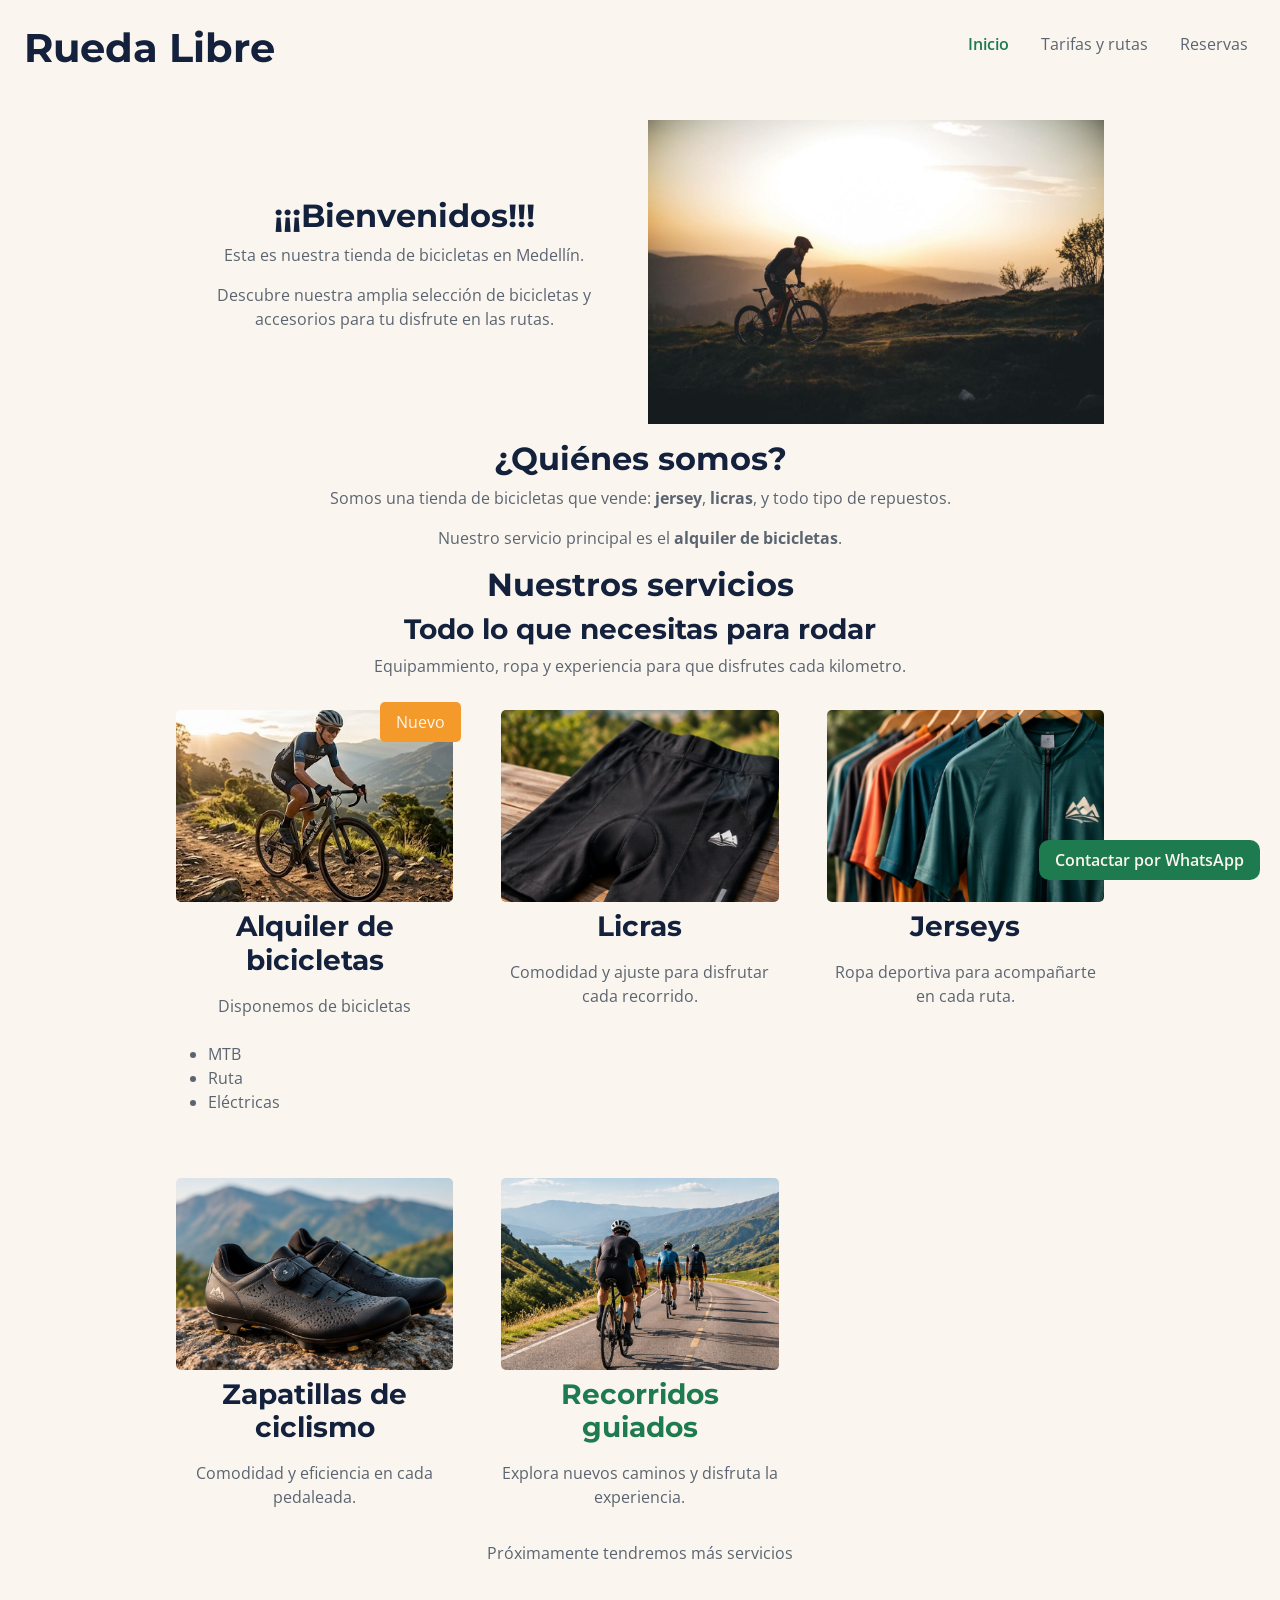
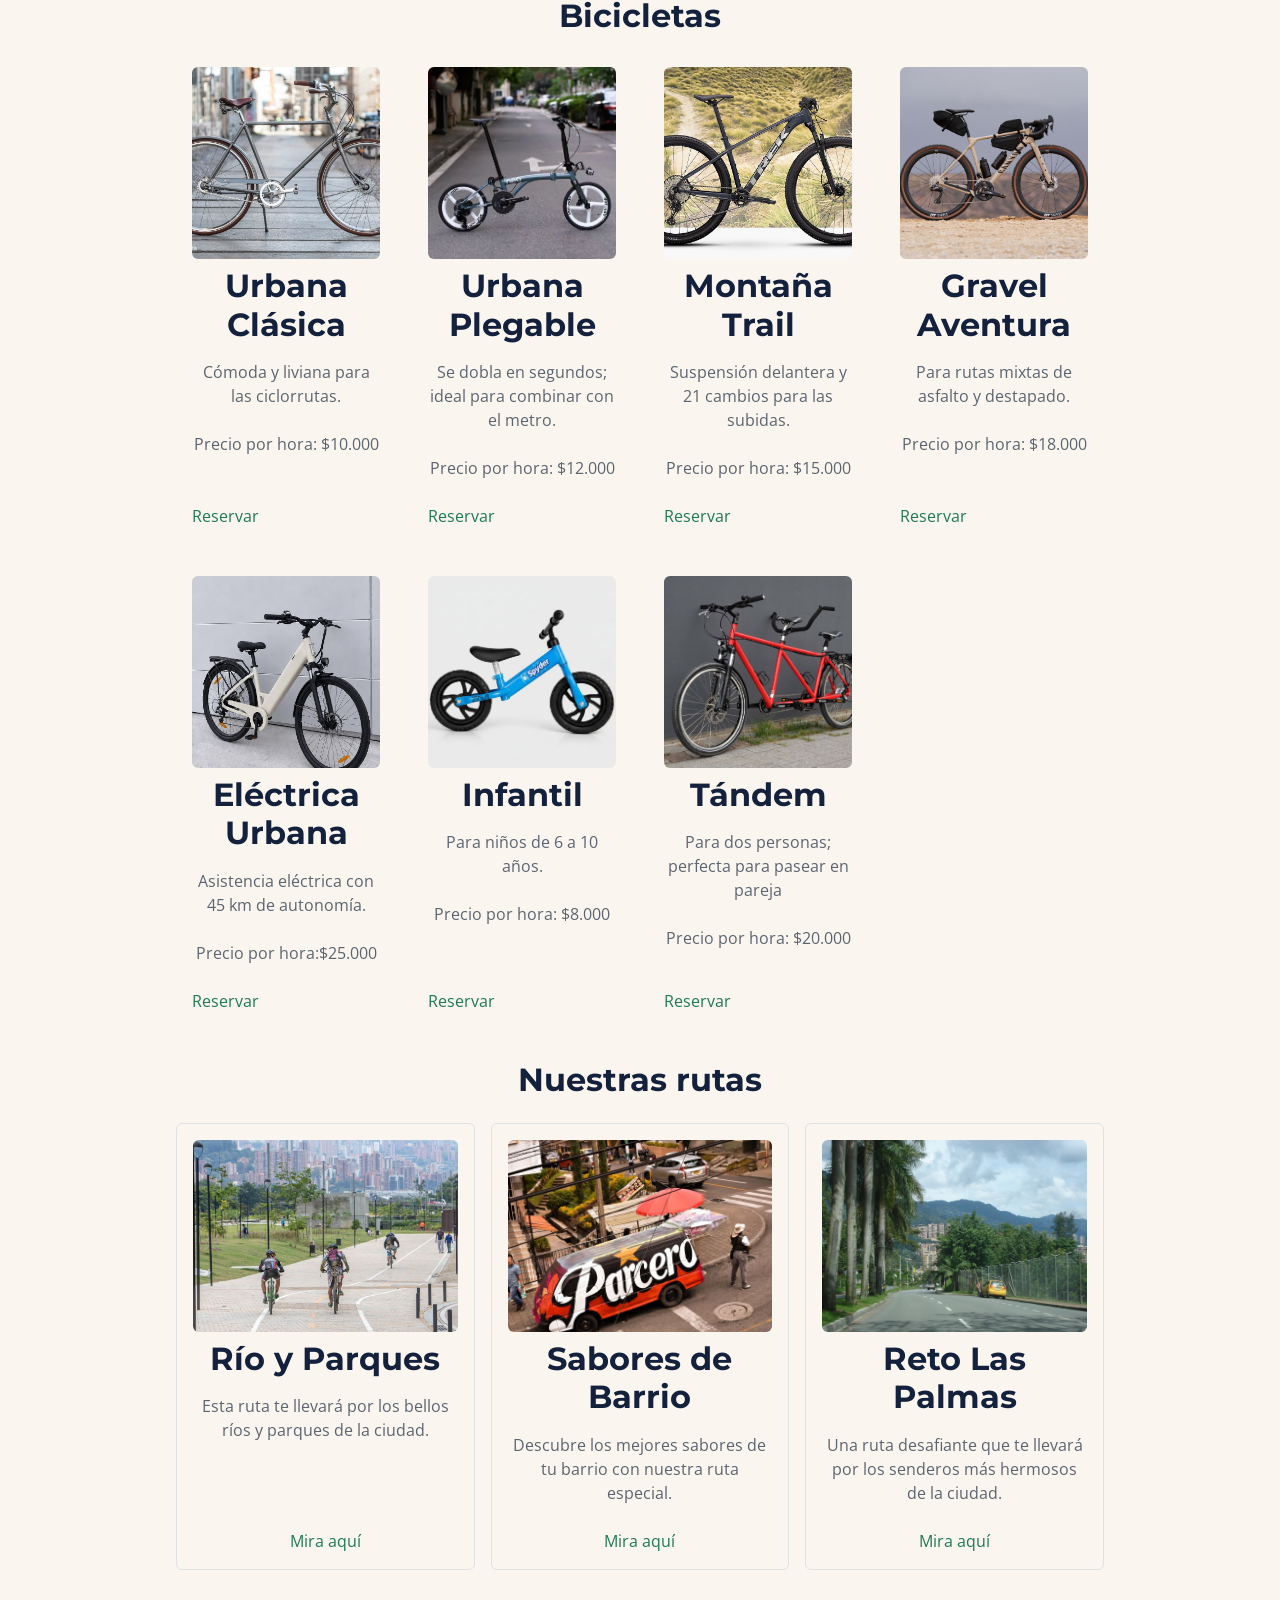
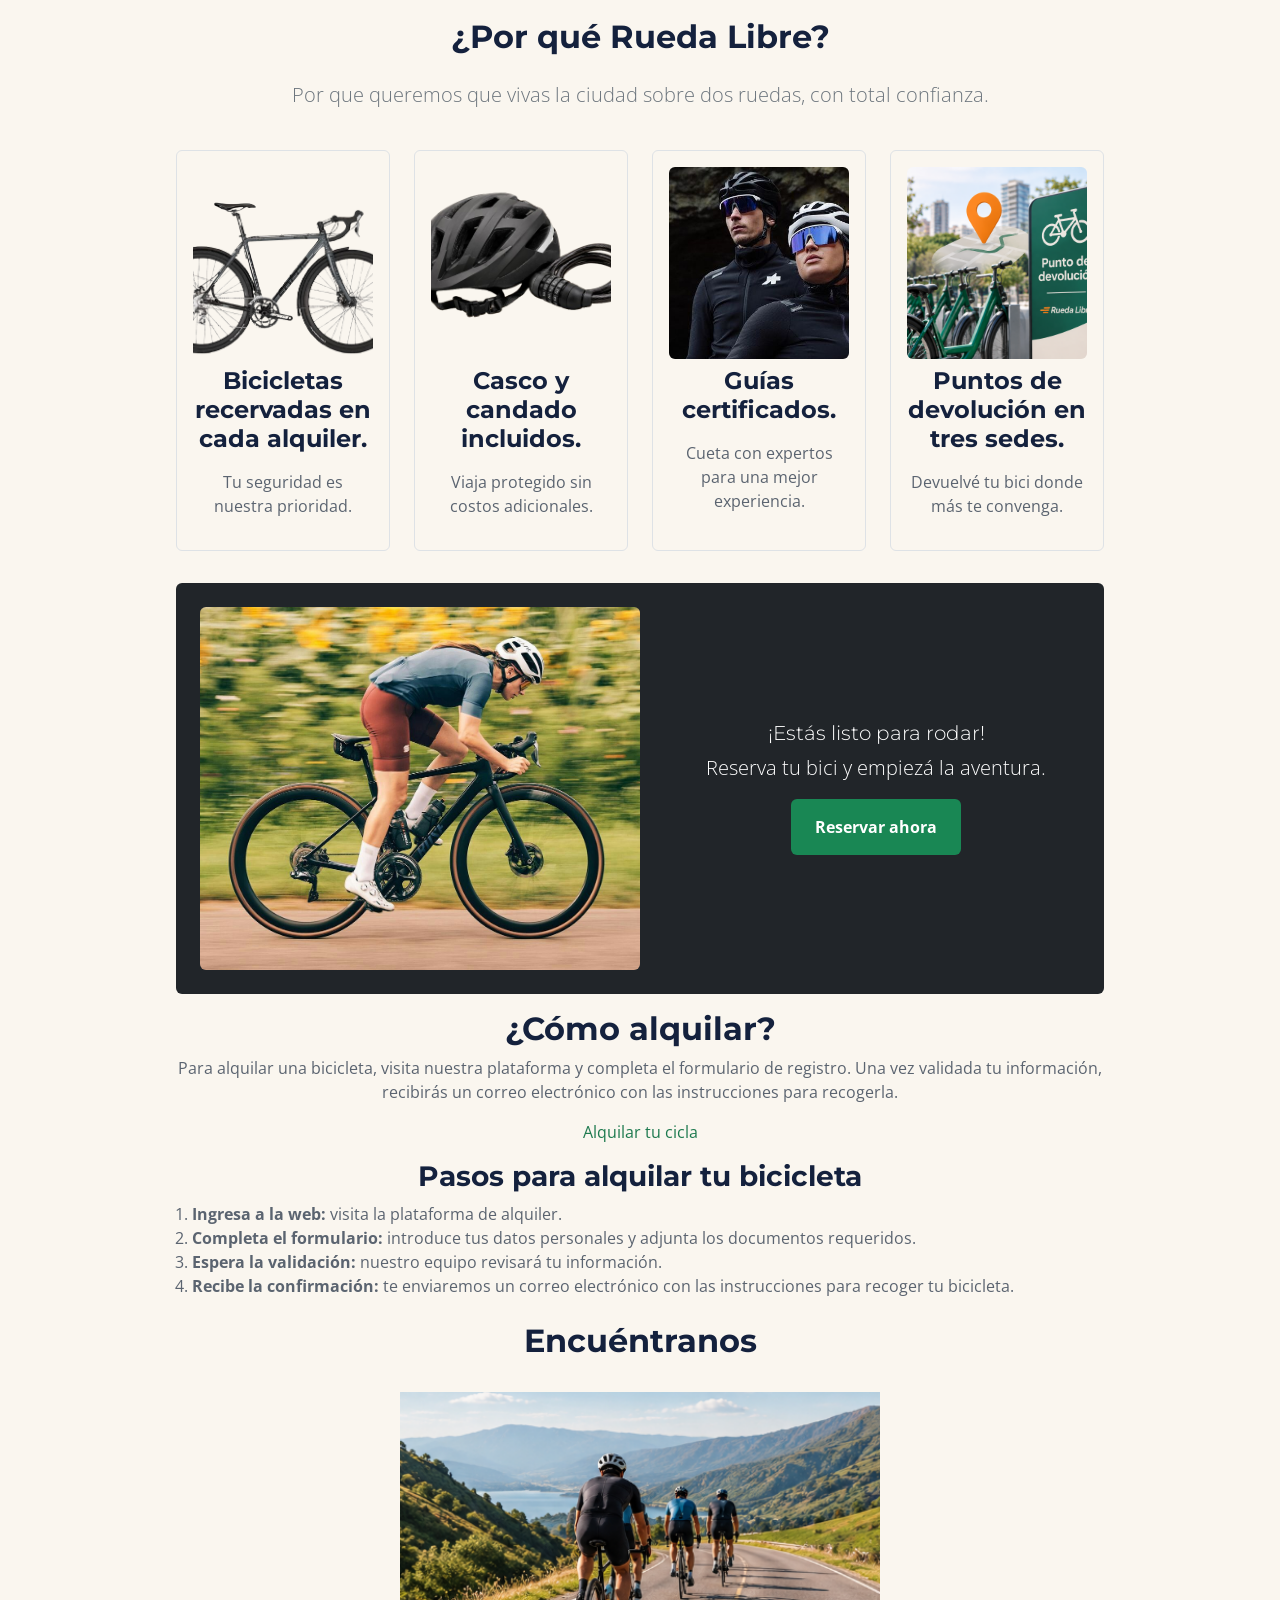
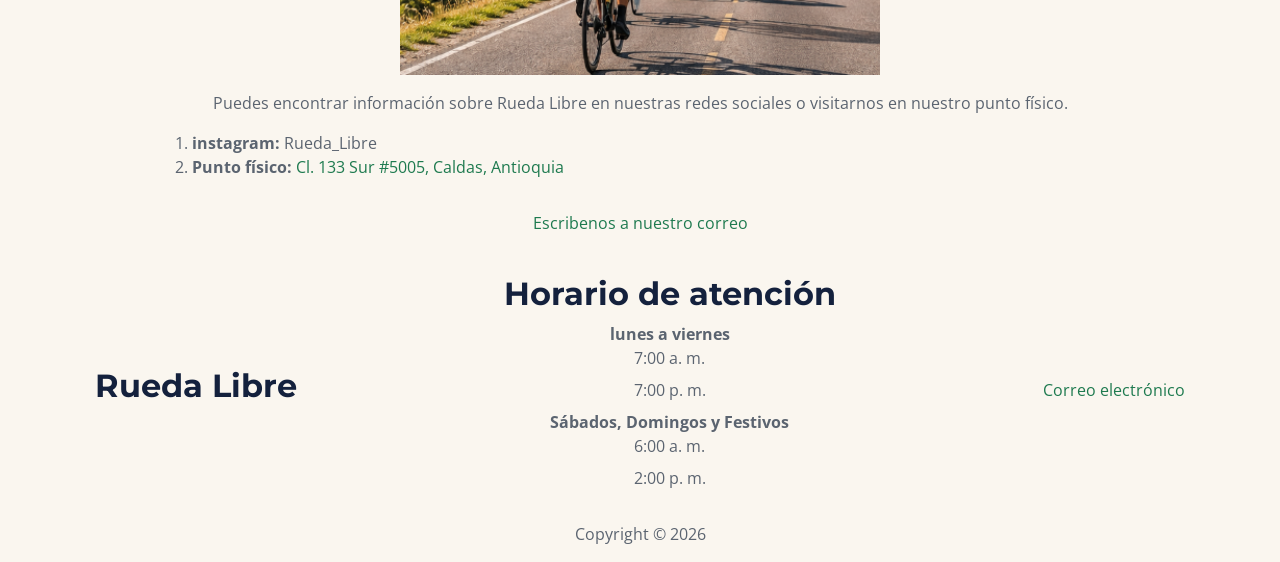
==== index.html @ 75957ab3 "docs: CONFLICTOS ENTRE ESTILOS PROPIOS Y BOOTSTRAP" ====
<!DOCTYPE html>
<html lang="es">
<head>
    <meta charset="UTF-8">
    <meta name="viewport" content="width=device-width, initial-scale=1.0">
    <title>Rueda Libre | Alquiler de bicicletas en Medellín</title>
    <!-- Enlaces a fuentes de Google Fonts -->
    <link rel="preconnect" href="https://fonts.googleapis.com">
    <link rel="preconnect" href="https://fonts.gstatic.com" crossorigin>
    <link href="https://fonts.googleapis.com/css2?family=Montserrat:ital,wght@0,700;1,700&family=Open+Sans:ital,wght@0,300..800;1,300..800&display=swap" rel="stylesheet">
    <link rel="icon" href="img/logo.png">
    <!-- Bootstrap -->
    <link href="https://cdn.jsdelivr.net/npm/bootstrap@5.3.8/dist/css/bootstrap.min.css" rel="stylesheet" integrity="sha384-sRIl4kxILFvY47J16cr9ZwB07vP4J8+LH7qKQnuqkuIAvNWLzeN8tE5YBujZqJLB" crossorigin="anonymous">
    <link rel="stylesheet" href="./css/styles.css">
</head>
<body>
    <header>
        <h1 class="titulo-principal">Rueda Libre</h1>
        
        <nav id="menu">
            <ul>
                <li><a class="activo" href="index.html">Inicio</a></li>
                <li><a href="paginas/tarifas.html">Tarifas y rutas</a></li>
                <li><a href="paginas/reservas.html">Reservas</a></li>
            </ul>
        </nav>
    </header>
    
    <main>
        <section class="container p-3" >
            <section class="row g-3">
                <div class="col-12 col-md-6 text-center align-self-center">
                    <h2>¡¡¡Bienvenidos!!!</h2>
                    <p>Esta es nuestra tienda de bicicletas en Medellín.</p>
                    <p>Descubre nuestra amplia selección de bicicletas y accesorios para tu disfrute en las rutas.</p>
                </div>
                <div class="col-12 col-md-6">
                    <img class="w-100 h-auto" src="img/portada-ciclista.png" alt="ciclista en una montaña">
                </div>
            </section>
        </section>

        <section>
            <h2>¿Quiénes somos?</h2>
            
            <p>Somos una tienda de bicicletas que vende: <strong>jersey</strong>, <strong>licras</strong>, y todo tipo de repuestos.</p>

            <p>Nuestro servicio principal es el <strong>alquiler de bicicletas</strong>.</p>

        </section>
    
        <h2>Nuestros servicios</h2>
        <h3>Todo lo que necesitas para rodar</h3>
        <p>Equipammiento, ropa y experiencia para que disfrutes cada kilometro.</p>

        <section class="servicios">
                    <article class="tarjeta-servicio">
                        <img src="img/MTBCiclista.png" alt="Bicicletas para alquiler">
                        <p class="nuevo">Nuevo</p>

                        <h3>Alquiler de bicicletas</h3>
                        <p>Disponemos de bicicletas</p>
                        <ul>
                            <li>MTB</li>
                            <li>Ruta</li>
                            <li>Eléctricas</li>
                        </ul>
                    </article>

                    <article class="tarjeta-servicio">
                        <img src="img/licras.png" alt="licras para ciclismo">
                        <h3>Licras</h3>
                        <p>Comodidad y ajuste para disfrutar cada recorrido.</p>
                    </article>

                    <article class="tarjeta-servicio">
                        <img src="img/jersey.png" alt="jerseys para ciclismo">

                        <h3>Jerseys</h3>
                        <p>Ropa deportiva para acompañarte en cada ruta.</p>
                    </article>

                    <article class="tarjeta-servicio">
                        <img src="img/zapatillas.png" alt="Zapatillas de ciclismo">
                        <h3>Zapatillas de ciclismo</h3>
                        <p>Comodidad y eficiencia en cada pedaleada.</p>
                    </article>


                    <article class="tarjeta-servicio">
                        <img src="img/rutas.png" alt="Grupo de ciclistas en un recorrido">

                        <h3>
                            <a href="paginas/tarifas.html#tarifasRecorridosGuiados">
                                Recorridos guiados
                            </a>
                        </h3>
                        <p>Explora nuevos caminos y disfruta la experiencia.</p>
                    </article>
        </section>
        <p>Próximamente tendremos más servicios</p>

        <section class="container p-3">
            <h2 class="mb-3">Bicicletas</h2>
            <section class="row g-3">
                <section class="col-12 col-sm-6 col-lg-4 col-xl-3">
                    <article class="d-flex flex-column gap-2 p-3 h-100 tarjetas-flota">
                        <img class="d-block w-100 rounded object-fit-cover" src="img/Urbana-Clásica.png" alt="diseño de bicicleta urbana clásica">
                        <h2>Urbana Clásica</h2>
                        <p>Cómoda y liviana para las ciclorrutas.</p>
                        <p>Precio por hora: $10.000</p>
                        <a class="mt-auto align-self-start" href="paginas/reservas.html">Reservar</a>
                    </article>
                </section>
                <section class="col-12 col-sm-6 col-lg-4 col-xl-3">
                    <article class="d-flex flex-column gap-2 p-3 h-100 tarjetas-flota">
                        <img class="d-block w-100 rounded object-fit-cover" src="img/Urbana-Plegable.png" alt="Diseño de bicicleta urbana plegable">
                        <h2>Urbana Plegable</h2>
                        <p>Se dobla en segundos; ideal para combinar con el metro.</p>
                        <p>Precio por hora: $12.000</p>
                        <a class="mt-auto align-self-start" href="paginas/reservas.html">Reservar</a>
                    </article>
                </section>
                <section class="col-12 col-sm-6 col-lg-4 col-xl-3">
                    <article class="d-flex flex-column gap-2 p-3 h-100 tarjetas-flota">
                        <img class="d-block w-100 rounded object-fit-cover" src="img/Montaña-Trail.png" alt="Diseño de bicicleta de montaña trail">
                        <h2>Montaña Trail</h2>
                        <p>Suspensión delantera y 21 cambios para las subidas.</p>
                        <p>Precio por hora: $15.000</p>
                        <a class="mt-auto align-self-start" href="paginas/reservas.html">Reservar</a>
                    </article>
                </section>
                <section class="col-12 col-sm-6 col-lg-4 col-xl-3">
                    <article class="d-flex flex-column gap-2 p-3 h-100 tarjetas-flota">
                        <img class="d-block w-100 rounded object-fit-cover" src="img/Gravel-Aventura.png" alt="Diseño de bicicleta de gravel">
                        <h2>Gravel Aventura</h2>
                        <p>Para rutas mixtas de asfalto y destapado.</p>
                        <p>Precio por hora: $18.000</p>
                        <a class="mt-auto align-self-start" href="paginas/reservas.html">Reservar</a>
                    </article>
                </section>
                <section class="col-12 col-sm-6 col-lg-4 col-xl-3">
                    <article class="d-flex flex-column gap-2 p-3 h-100 tarjetas-flota">
                        <img class="d-block w-100 rounded object-fit-cover" src="img/Eléctrica-Urbana.png" alt="Diseño de bicicleta eléctrica urbana">
                        <h2>Eléctrica Urbana</h2>
                        <p>Asistencia eléctrica con 45 km de autonomía.</p>
                        <p>Precio por hora:$25.000</p>
                        <a class="mt-auto align-self-start" href="paginas/reservas.html">Reservar</a>
                    </article>
                </section>
                <section class="col-12 col-sm-6 col-lg-4 col-xl-3">
                    <article class="d-flex flex-column gap-2 p-3 h-100 tarjetas-flota">
                        <img class="d-block w-100 rounded object-fit-cover" src="img/Infantil.png" alt="Diseño de bicicleta infantil">
                        <h2>Infantil</h2>
                        <p>Para niños de 6 a 10 años.</p>
                        <p>Precio por hora: $8.000</p>
                        <a class="mt-auto align-self-start" href="paginas/reservas.html">Reservar</a>
                    </article>
                </section>
                <section class="col-12 col-sm-6 col-lg-4 col-xl-3">
                    <article class="d-flex flex-column gap-2 p-3 h-100 tarjetas-flota">
                        <img class="d-block w-100 rounded object-fit-cover" src="img/Tándem.png" alt="Diseño de bicicleta para dos personas tándem">
                        <h2>Tándem</h2>
                        <p>Para dos personas; perfecta para pasear en pareja</p>
                        <p>Precio por hora: $20.000</p>
                        <a class="mt-auto align-self-start" href="paginas/reservas.html">Reservar</a>
                    </article>
                </section>
            </section>
        </section>

        <section class="container p-3">
            <h2 class="pb-3">Nuestras rutas</h2>
            <section class="row g-3">
                <section class="col-12 col-md-4">
                    <article class="d-flex flex-column gap-2 p-3 border rounded h-100 tarjetas">
                        <img class="d-block w-100 rounded object-fit-cover" src="img/Rio-parques.png" alt="ciclistas en ciclovia rio parques">
                        <h2>Río y Parques</h2>
                        <p>Esta ruta te llevará por los bellos ríos y parques de la ciudad.</p>
                        <a class="mt-auto align-self-center" href="paginas/tarifas.html">Mira aquí</a>
                    </article>
                </section>
                <section class="col-12 col-md-4">
                    <article class="d-flex flex-column gap-2 p-3 border rounded h-100 tarjetas">
                        <img class="d-block w-100 rounded object-fit-cover" src="img/sabor-barrio.png" alt="camioneta de pilsen que dice 'parcero'">
                        <h2>Sabores de Barrio</h2>
                        <p>Descubre los mejores sabores de tu barrio con nuestra ruta especial.</p>
                        <a class="mt-auto align-self-center" href="paginas/tarifas.html">Mira aquí</a>
                    </article>
                </section>
                <section class="col-12 col-md-4">
                    <article class="d-flex flex-column gap-2 p-3 border rounded h-100 tarjetas">
                        <img class="d-block w-100 rounded object-fit-cover" src="img/reto-palmas.png" alt="Via las palmas Medellín">
                        <h2>Reto Las Palmas</h2>
                        <p>Una ruta desafiante que te llevará por los senderos más hermosos de la ciudad.</p>
                        <a class="mt-auto align-self-center" href="paginas/tarifas.html">Mira aquí</a>
                    </article>
                </section>
            </section>
        </section>

        <section class="container p-3">
        <h2 class="mb-4 pt-3">¿Por qué Rueda Libre?</h2>
        <p class="text-center text-secondary lead">Por que queremos que vivas la ciudad sobre dos ruedas, con total confianza.</p>
        <div class="row mt-3 g-4">
            <div class="col-12 col-sm-6 col-lg-3">
                <article class="d-flex flex-column gap-2 p-3 border rounded h-100 tarjetas">
                    <img class="d-block w-100 rounded object-fit-cover" src="../img/cicla-perfil.png" alt="bicicleta de perfil">
                    <h2 class="fs-4 text-center mb-2">Bicicletas recervadas en cada alquiler.</h2>
                    <p>Tu seguridad es nuestra prioridad.</p>
                </article>
            </div>
            <div class="col-12 col-sm-6 col-lg-3">
                <article class="d-flex flex-column gap-2 p-3 border rounded h-100 tarjetas">
                    <img class="d-block w-100 rounded object-fit-cover" src="../img/casco-candado.png" alt="Casco y candado">
                    <h2 class="fs-4 text-center mb-2">Casco y candado incluidos.</h2>
                    <p>Viaja protegido sin costos adicionales.</p>
                </article>
            </div>
            <div class="col-12 col-sm-6 col-lg-3">
                <article class="d-flex flex-column gap-2 p-3 border rounded h-100 tarjetas">
                    <img class="d-block w-100 rounded object-fit-cover" src="../img/guias.png" alt="Guías certificados">
                    <h2 class="fs-4 text-center mb-2">Guías certificados.</h2>
                    <p>Cueta con expertos para una mejor experiencia.</p>
                </article>
            </div>
            <div class="col-12 col-sm-6 col-lg-3">
                <article class="d-flex flex-column gap-2 p-3 border rounded h-100 tarjetas">
                    <img class="d-block w-100 rounded object-fit-cover" src="../img/punto-devolucion.png" alt="Punto de devolución">
                    <h2 class="fs-4 text-center mb-2">Puntos de devolución en tres sedes.</h2>
                    <p>Devuelvé tu bici donde más te convenga.</p>
                </article>
            </div>
        </div>
    </section>

    <section class="container p-3">
        <div class="bg-dark rounded p-4 d-flex flex-column flex-md-row align-items-center justify-content-between gap-3">
            <div class="col-12 col-md-6 d-none d-md-block">
                <img class="img-fluid rounded" src="../img/listo-rodar.png" alt="ciclista femenina rodando a toda velocidad">
            </div>
            <div class="col-12 col-md-6 text-start text-md-center">
                <h3 class="text-white lead mb-2">¡Estás listo para rodar!</h3>
                <p class="text-white lead">Reserva tu bici y empiezá la aventura.</p>
                <a class="d-inline-block bg-success text-decoration-none text-white fw-bold px-4 py-3 rounded" href="../paginas/reservas.html" >Reservar ahora</a>
            </div>
        </div>
    </section>


        <section>
            <h2>¿Cómo alquilar?</h2>

            <p>Para alquilar una bicicleta, visita nuestra plataforma y completa el formulario de registro.
                Una vez validada tu información, recibirás un correo electrónico con las instrucciones para recogerla.</p>

            <p>
                <a href="https://alquilarciclas.com">Alquilar tu cicla</a>
            </p>

            <h3>Pasos para alquilar tu bicicleta</h3>

            <ol>
                <li>
                    <strong>Ingresa a la web:</strong> visita la plataforma de alquiler.
                </li>

                <li>
                    <strong>Completa el formulario:</strong> introduce tus datos personales y adjunta los documentos requeridos.
                </li>
            
                <li>
                    <strong>Espera la validación:</strong> nuestro equipo revisará tu información.
                </li>
            
                <li>
                    <strong>Recibe la confirmación:</strong> te enviaremos un correo electrónico con las instrucciones para recoger tu bicicleta.
                </li>
            </ol>
        </section>

        <section id="encuentranos">
            <h2>Encuéntranos</h2>

            <img src="img/rutas.png" alt="Ruta_Del_Sol" width="400px">

            <aside>
                <p>Puedes encontrar información sobre Rueda Libre en nuestras redes sociales o visitarnos en nuestro punto físico.</p>
                <ol>
                    <li>
                        <strong>instagram:</strong> Rueda_Libre
                    </li>
                    <li>
                        <strong>Punto físico:</strong><a href="https://maps.app.goo.gl/HqhbWWHoC646tAU59" target="_blank" rel="noopener noreferrer"> Cl. 133 Sur #5005, Caldas, Antioquia</a>
                    </li>
                </ol>
            </aside>
            <p>
                <a href="mailto:hola@ruedalibre.example">Escribenos a nuestro correo</a>
            </p>
        </section>

        <a class="WhatsApp" href="https://wa.me/573000000000" target="_blank" rel="noopener noreferrer">Contactar por WhatsApp</a>

    </main>

    <footer>
            <h2>Rueda Libre</h2>
                <section class="horario-atencion">
                    <h2>Horario de atención</h2>
                    <dl>
                        <dt>lunes a viernes</dt>
                        <dd>7:00 a. m.</dd>
                            <dd>7:00 p. m.</dd>         
                        <dt>Sábados, Domingos y Festivos</dt>
                            <dd>6:00 a. m.</dd>
                            <dd>2:00 p. m.</dd>
                    </dl>
                </section>
            <a href="mailto:hola@ruedalibre.example">Correo electrónico</a>
        <p>Copyright © 2026</p>
    </footer>

    <script src="https://cdn.jsdelivr.net/npm/bootstrap@5.3.8/dist/js/bootstrap.bundle.min.js" integrity="sha384-FKyoEForCGlyvwx9Hj09JcYn3nv7wiPVlz7YYwJrWVcXK/BmnVDxM+D2scQbITxI" crossorigin="anonymous"></script>
</body>
</html>
---- css/styles.css ----
/* GLOBAL */
/* Estilos compartidos por todas las páginas */

/* Variables y configuración base */
:root {
    --crema: #FAF6EF;
    --gris-asfalto: #5B6470;
    --azul-noche: #14213D;
    --naranja-pedal: #F39A2B;
    --verde-ruta: #1E7A4F;

    --titulos: 'Montserrat', sans-serif;
    --textos: 'Open Sans', sans-serif;

    --espaciado-pequeno: 0.5rem;
    --espaciado-mediano: 1rem;
    --espaciado-grande: 1.5rem;
}

* {
    box-sizing: border-box;
}

body {
    margin: 0;
    font-family: var(--textos);
    background-color: var(--crema);
    color: var(--gris-asfalto);
}

/* Estructura compartida */
header {
    display: flex;
    flex-wrap: wrap;
    justify-content: center;
    gap: var(--espaciado-mediano);
    padding: var(--espaciado-grande);
}

#portada {
    display: block;
    width: 100%;
    height: auto;
}

main {
    max-width: 60rem;
    margin-inline: auto;
}

main p {
    text-align: center;
    margin-bottom: var(--espaciado-mediano);
}

/* INDEX */
/* Elementos propios de la página de inicio */


#encuentranos {
    display: grid;
    gap: var(--espaciado-mediano);
    margin-top: var(--espaciado-grande);
}

#encuentranos h2 {
    margin-bottom: var(--espaciado-mediano);
}

#encuentranos img {
    width: 50%;
    height: auto;
    justify-self: center;
}

footer {
    margin-top: var(--espaciado-grande);
    text-align: center;
}

footer p {
    flex: 1 1 100%;
}


/* GLOBAL */
/* Tipografía y enlaces */
h1,
h2,
h3,
h4,
h5,
h6 {
    text-align: center;
    font-family: var(--titulos);
    color: var(--azul-noche);
    font-weight: 700;
}

a {
    color: var(--verde-ruta);
    text-decoration: none;
}

/* GLOBAL */
/* Menú de navegación */
#menu {
    align-self: center;
}

#menu ul {
    display: flex;
    flex-wrap: wrap;
    gap: var(--espaciado-mediano);
    list-style: none;
    padding: 0;
}

#menu li {
    margin: var(--espaciado-pequeno) ;
}

#menu a {
    color: var(--gris-asfalto);
}

#menu a.activo {
    color: var(--verde-ruta);
    font-weight: 600;
}

.tarjetas a:hover,
.tarjetas-flota a:hover,
#menu a:hover,
#menu a:focus {
    color: var(--naranja-pedal);
    font-weight: 600;
}

/* GLOBAL */
/* Botones y estados interactivos */
.boton-accion,
.WhatsApp {
    background-color: var(--verde-ruta);
    color: var(--crema);
    font-weight: 600;
}

.boton-accion {
    display: inline-block;
    margin: var(--espaciado-pequeno);
    padding: var(--espaciado-pequeno) var(--espaciado-mediano);
    border-radius: 5px;
}

.boton-accion:hover,
.boton-accion:focus,
.WhatsApp:hover,
.WhatsApp:focus {
    background-color: var(--naranja-pedal);
    color: var(--azul-noche);
}

.tarjetas a:focus,
.tarjetas-flota a:focus,
.boton-accion:focus,
.WhatsApp:focus,
#menu a:focus,
input:focus,
select:focus,
textarea:focus {
    outline: 1px solid var(--naranja-pedal);
}

/* RESERVAS */
/* Formulario de reservas */
fieldset {
    margin-bottom: var(--espaciado-grande);
    padding: var(--espaciado-mediano);
    border: 1px solid var(--gris-asfalto);
}

form label {
    display: block;
    margin-bottom: var(--espaciado-pequeno);
    color: var(--azul-noche);
}

select,
input,
textarea {
    display: block;
    box-sizing: border-box;
    padding: var(--espaciado-mediano);
    border-radius: 5px;
    border: none;
    width: 100%;
}

select {
    margin-bottom: var(--espaciado-pequeno);
}

input[type="checkbox"] {
    display: inline-block;
    width: auto;
}

textarea {
    height: 10rem;
}

/* INDEX */
/* Servicios de la página de inicio */
.servicios {
    display: grid;
    grid-template-columns: repeat(auto-fit, minmax(280px, 1fr));
    gap: var(--espaciado-mediano);
}



.tarjeta-servicio {
    display: flex;
    flex-direction: column;
    gap: var(--espaciado-pequeno);
    padding: var(--espaciado-mediano);
    position: relative;
}

.nuevo {
    position: absolute;
    top: var(--espaciado-pequeno);
    right: var(--espaciado-pequeno);
    background-color: var(--naranja-pedal);
    color: var(--crema);
    padding: var(--espaciado-pequeno) var(--espaciado-mediano);
    border-radius: 5px;
}


/* INDEX */
/* Tarjetas de bicicletas de la página de inicio */

.tarjeta-servicio img{
    display: block;
    width: 100%;
    height: 12rem;
    border-radius: 5px;
    object-fit: cover;
}
.tarjetas img,
.tarjetas-flota img{
    height: 12rem;
}

/* TARIFAS */
/* Tablas de tarifas y recorridos */
.tarifas {
    display: block;
    background-color: var(--crema);
}

.tarifas table {
    width: 100%;
    border-collapse: collapse;
}

.tarifas h2 {
    display: block;
    margin-bottom: var(--espaciado-grande);
    text-align: center;
}

.tarifas caption {
    margin-bottom: var(--espaciado-grande);
}

.tarifas table {
    width: 100%;
    margin-bottom: var(--espaciado-grande);
}

.tarifas th,
.tarifas td {
    border: 1px solid var(--gris-asfalto);
}

/* GLOBAL */
/* Botón flotante de WhatsApp */
.WhatsApp {
    position: fixed;
    right: 20px;
    bottom: 20px;
    padding: var(--espaciado-pequeno) var(--espaciado-mediano);
    border-radius: 10px;
}

/* RESERVAS */
/* Distribución del formulario de reservas */

.formulario-informacion {
    display: grid;
    grid-template-columns: 1fr;
    gap: var(--espaciado-mediano);
}

.formulario-informacion h2 {
    text-align: center;
}

/* GLOBAL */
.horario-atencion {
    display: block;
    text-align: center;
}

/* GLOBAL */
/* Media query para tablets */
@media (min-width: 768px) {
    header{
        justify-content: space-between;
    }

    /* RESERVAS */
    .formulario-informacion{
        display: grid;
        grid-template-columns: 2fr 1fr;
        gap: var(--espaciado-pequeno)
    }

    /* RESERVAS */
    .parejas {
        display: flex;
        flex-wrap: wrap;
        gap: var(--espaciado-mediano);
    }
    
    .parejas div {
        flex: 1; 
    }

    /* TARIFAS */
    .tarifas {
        display: inline-block;
    }

    footer{
        display: flex;
        flex-wrap: wrap;
        justify-content: space-around;
        gap:var(--espaciado-mediano);
        align-items: center;
    }

}
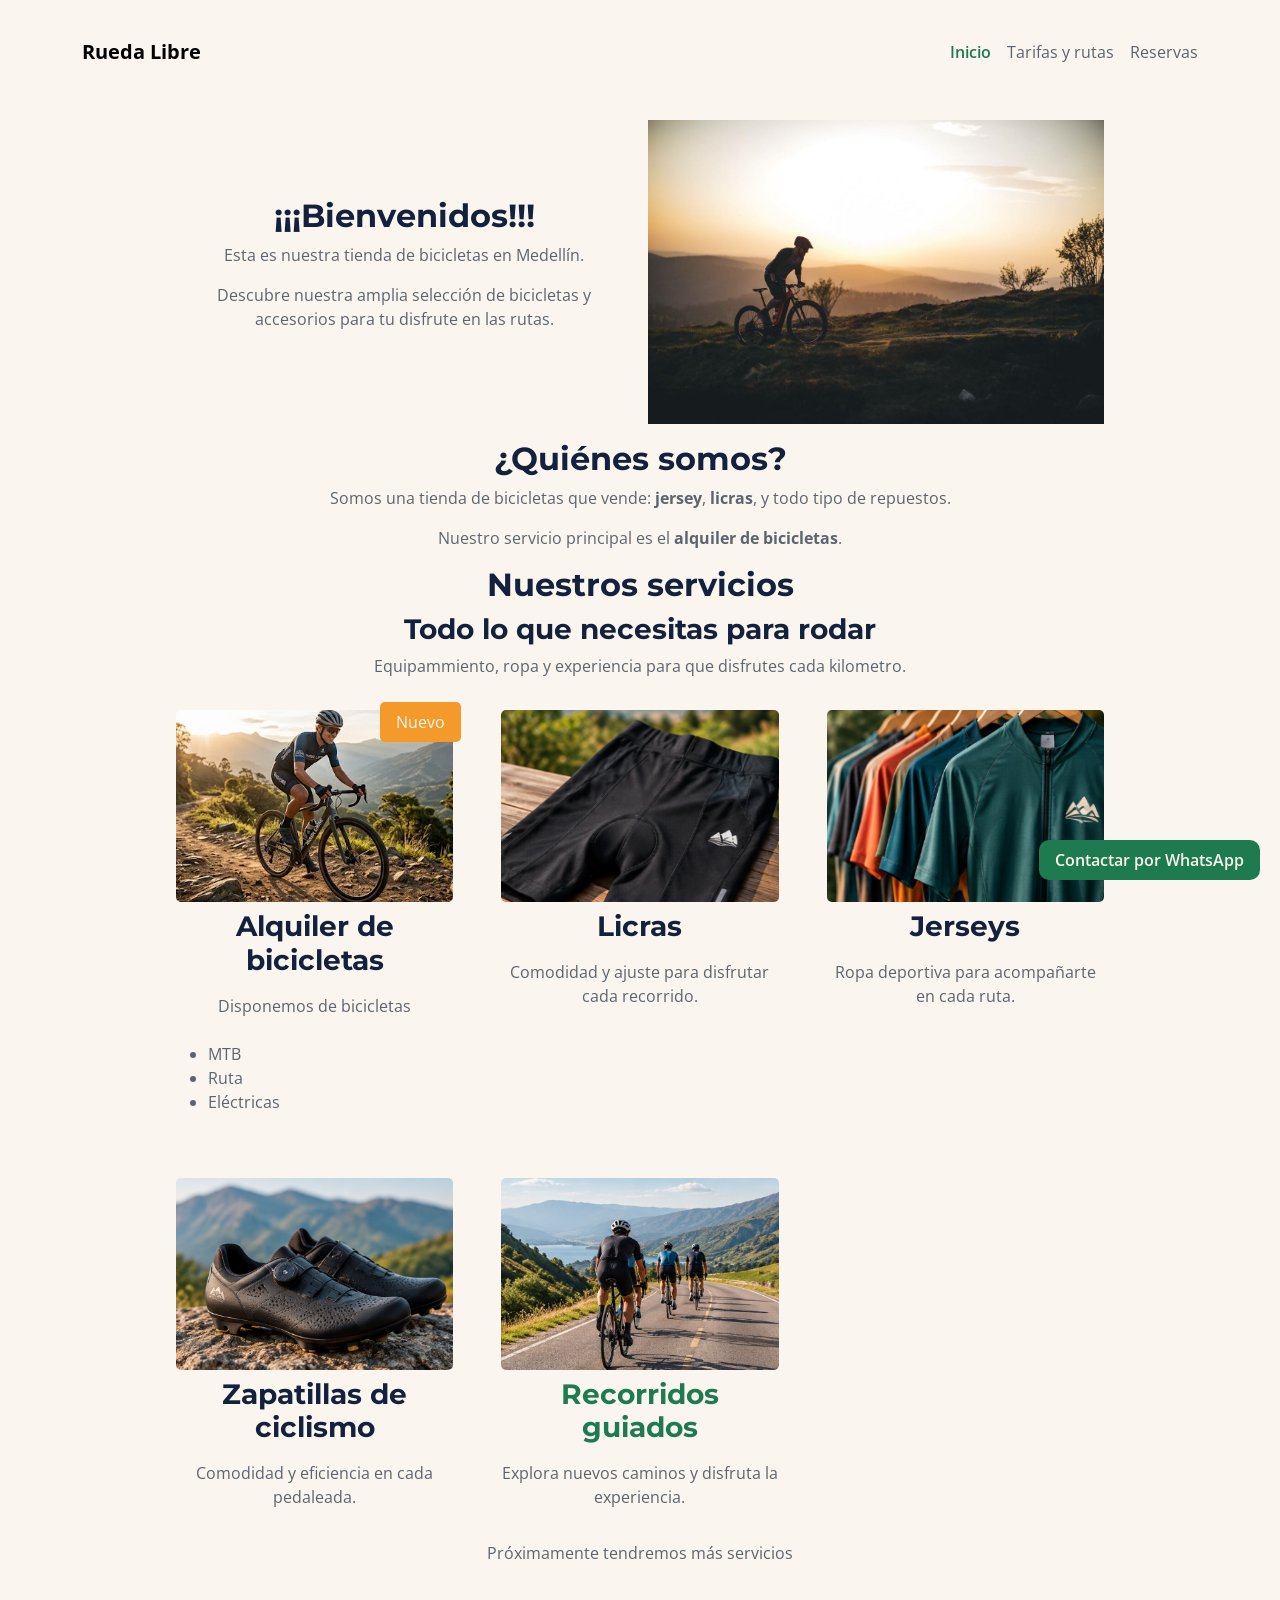
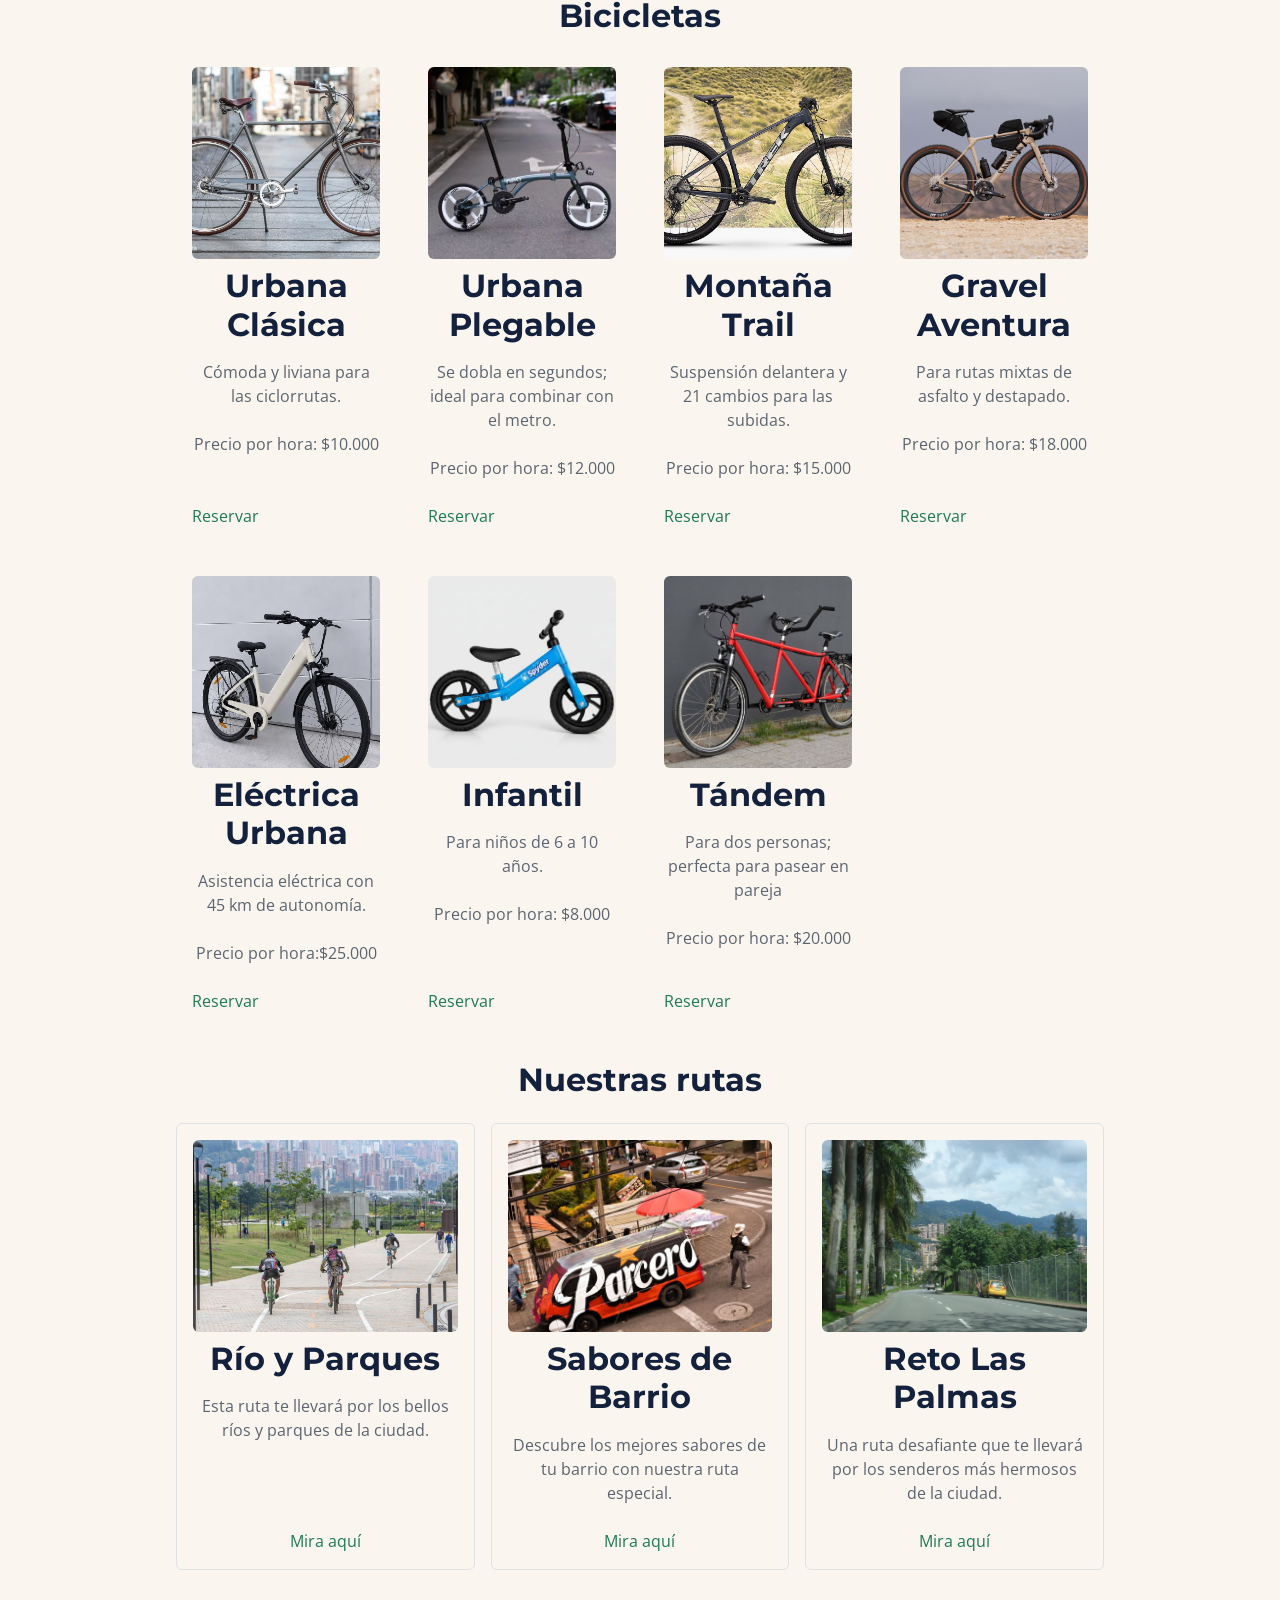
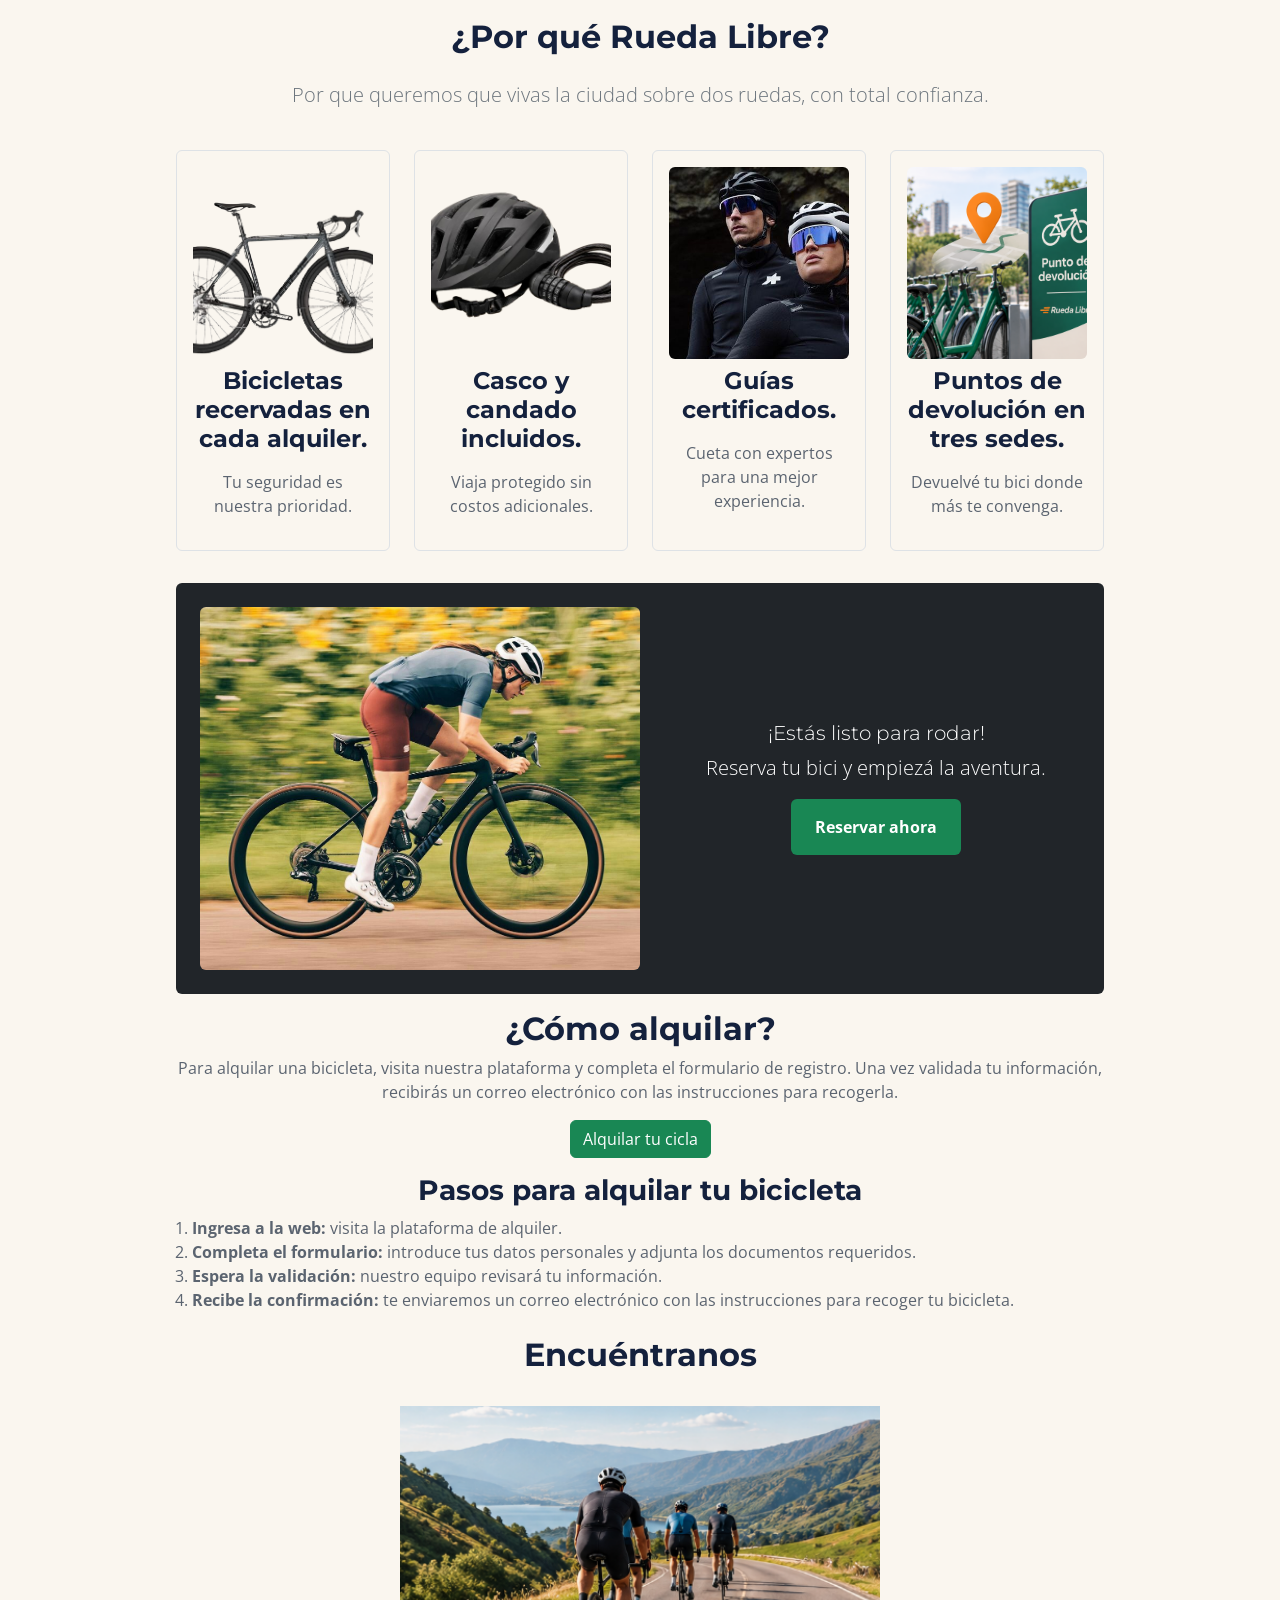
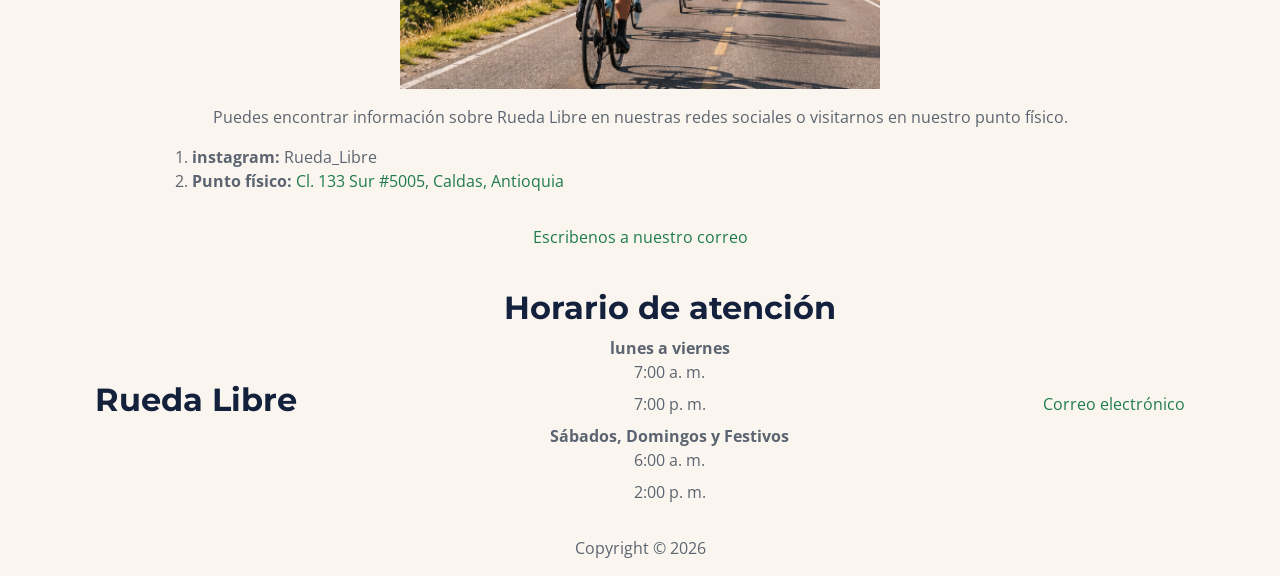
==== commit b1299425: "feat: actualizacion de nav con bootstrap" ====
--- a/index.html
+++ b/index.html
@@ -15,14 +15,23 @@
 </head>
 <body>
     <header>
-        <h1 class="titulo-principal">Rueda Libre</h1>
-        
-        <nav id="menu">
-            <ul>
-                <li><a class="activo" href="index.html">Inicio</a></li>
-                <li><a href="paginas/tarifas.html">Tarifas y rutas</a></li>
-                <li><a href="paginas/reservas.html">Reservas</a></li>
-            </ul>
+        <nav class="navbar navbar-expand-lg w-100">
+            <div class="container d-flex justify-content-between">
+                <a class="navbar-brand fw-bold" href="index.html">Rueda Libre</a>
+
+                <button class="navbar-toggler" type="button" data-bs-toggle="collapse" data-bs-target="#menu" aria-controls="menu" aria-expanded="false" aria-label="Abrir menú">
+                    <span class="navbar-toggler-icon"></span>
+                </button>
+
+                <div class="collapse navbar-collapse" id="menu">
+                    <ul class="navbar-nav ms-auto d-flex flex-wrap gap-3">
+                        <li class="nav-item"><a class="activo" href="index.html">Inicio</a></li>
+                        <li class="nav-item"><a href="paginas/tarifas.html">Tarifas y rutas</a></li>
+                        <li class="nav-item"><a href="paginas/reservas.html">Reservas</a></li>
+                    </ul>
+                </div>
+
+            </div>
         </nav>
     </header>
     
@@ -205,28 +214,28 @@
         <div class="row mt-3 g-4">
             <div class="col-12 col-sm-6 col-lg-3">
                 <article class="d-flex flex-column gap-2 p-3 border rounded h-100 tarjetas">
-                    <img class="d-block w-100 rounded object-fit-cover" src="../img/cicla-perfil.png" alt="bicicleta de perfil">
+                    <img class="d-block w-100 rounded object-fit-cover" src="img/cicla-perfil.png" alt="bicicleta de perfil">
                     <h2 class="fs-4 text-center mb-2">Bicicletas recervadas en cada alquiler.</h2>
                     <p>Tu seguridad es nuestra prioridad.</p>
                 </article>
             </div>
             <div class="col-12 col-sm-6 col-lg-3">
                 <article class="d-flex flex-column gap-2 p-3 border rounded h-100 tarjetas">
-                    <img class="d-block w-100 rounded object-fit-cover" src="../img/casco-candado.png" alt="Casco y candado">
+                    <img class="d-block w-100 rounded object-fit-cover" src="img/casco-candado.png" alt="Casco y candado">
                     <h2 class="fs-4 text-center mb-2">Casco y candado incluidos.</h2>
                     <p>Viaja protegido sin costos adicionales.</p>
                 </article>
             </div>
             <div class="col-12 col-sm-6 col-lg-3">
                 <article class="d-flex flex-column gap-2 p-3 border rounded h-100 tarjetas">
-                    <img class="d-block w-100 rounded object-fit-cover" src="../img/guias.png" alt="Guías certificados">
+                    <img class="d-block w-100 rounded object-fit-cover" src="img/guias.png" alt="Guías certificados">
                     <h2 class="fs-4 text-center mb-2">Guías certificados.</h2>
                     <p>Cueta con expertos para una mejor experiencia.</p>
                 </article>
             </div>
             <div class="col-12 col-sm-6 col-lg-3">
                 <article class="d-flex flex-column gap-2 p-3 border rounded h-100 tarjetas">
-                    <img class="d-block w-100 rounded object-fit-cover" src="../img/punto-devolucion.png" alt="Punto de devolución">
+                    <img class="d-block w-100 rounded object-fit-cover" src="img/punto-devolucion.png" alt="Punto de devolución">
                     <h2 class="fs-4 text-center mb-2">Puntos de devolución en tres sedes.</h2>
                     <p>Devuelvé tu bici donde más te convenga.</p>
                 </article>
@@ -237,7 +246,7 @@
     <section class="container p-3">
         <div class="bg-dark rounded p-4 d-flex flex-column flex-md-row align-items-center justify-content-between gap-3">
             <div class="col-12 col-md-6 d-none d-md-block">
-                <img class="img-fluid rounded" src="../img/listo-rodar.png" alt="ciclista femenina rodando a toda velocidad">
+                <img class="img-fluid rounded" src="img/listo-rodar.png" alt="ciclista femenina rodando a toda velocidad">
             </div>
             <div class="col-12 col-md-6 text-start text-md-center">
                 <h3 class="text-white lead mb-2">¡Estás listo para rodar!</h3>
@@ -255,7 +264,7 @@
                 Una vez validada tu información, recibirás un correo electrónico con las instrucciones para recogerla.</p>
 
             <p>
-                <a href="https://alquilarciclas.com">Alquilar tu cicla</a>
+                <a class="btn btn-success" href="https://alquilarciclas.com">Alquilar tu cicla</a>
             </p>
 
             <h3>Pasos para alquilar tu bicicleta</h3>
--- a/css/styles.css
+++ b/css/styles.css
@@ -37,12 +37,6 @@
     padding: var(--espaciado-grande);
 }
 
-#portada {
-    display: block;
-    width: 100%;
-    height: auto;
-}
-
 main {
     max-width: 60rem;
     margin-inline: auto;
@@ -104,21 +98,6 @@
 
 /* GLOBAL */
 /* Menú de navegación */
-#menu {
-    align-self: center;
-}
-
-#menu ul {
-    display: flex;
-    flex-wrap: wrap;
-    gap: var(--espaciado-mediano);
-    list-style: none;
-    padding: 0;
-}
-
-#menu li {
-    margin: var(--espaciado-pequeno) ;
-}
 
 #menu a {
     color: var(--gris-asfalto);
@@ -174,11 +153,6 @@
 
 /* RESERVAS */
 /* Formulario de reservas */
-fieldset {
-    margin-bottom: var(--espaciado-grande);
-    padding: var(--espaciado-mediano);
-    border: 1px solid var(--gris-asfalto);
-}
 
 form label {
     display: block;
@@ -254,37 +228,6 @@
     height: 12rem;
 }
 
-/* TARIFAS */
-/* Tablas de tarifas y recorridos */
-.tarifas {
-    display: block;
-    background-color: var(--crema);
-}
-
-.tarifas table {
-    width: 100%;
-    border-collapse: collapse;
-}
-
-.tarifas h2 {
-    display: block;
-    margin-bottom: var(--espaciado-grande);
-    text-align: center;
-}
-
-.tarifas caption {
-    margin-bottom: var(--espaciado-grande);
-}
-
-.tarifas table {
-    width: 100%;
-    margin-bottom: var(--espaciado-grande);
-}
-
-.tarifas th,
-.tarifas td {
-    border: 1px solid var(--gris-asfalto);
-}
 
 /* GLOBAL */
 /* Botón flotante de WhatsApp */
@@ -296,19 +239,6 @@
     border-radius: 10px;
 }
 
-/* RESERVAS */
-/* Distribución del formulario de reservas */
-
-.formulario-informacion {
-    display: grid;
-    grid-template-columns: 1fr;
-    gap: var(--espaciado-mediano);
-}
-
-.formulario-informacion h2 {
-    text-align: center;
-}
-
 /* GLOBAL */
 .horario-atencion {
     display: block;
@@ -318,32 +248,6 @@
 /* GLOBAL */
 /* Media query para tablets */
 @media (min-width: 768px) {
-    header{
-        justify-content: space-between;
-    }
-
-    /* RESERVAS */
-    .formulario-informacion{
-        display: grid;
-        grid-template-columns: 2fr 1fr;
-        gap: var(--espaciado-pequeno)
-    }
-
-    /* RESERVAS */
-    .parejas {
-        display: flex;
-        flex-wrap: wrap;
-        gap: var(--espaciado-mediano);
-    }
-    
-    .parejas div {
-        flex: 1; 
-    }
-
-    /* TARIFAS */
-    .tarifas {
-        display: inline-block;
-    }
 
     footer{
         display: flex;
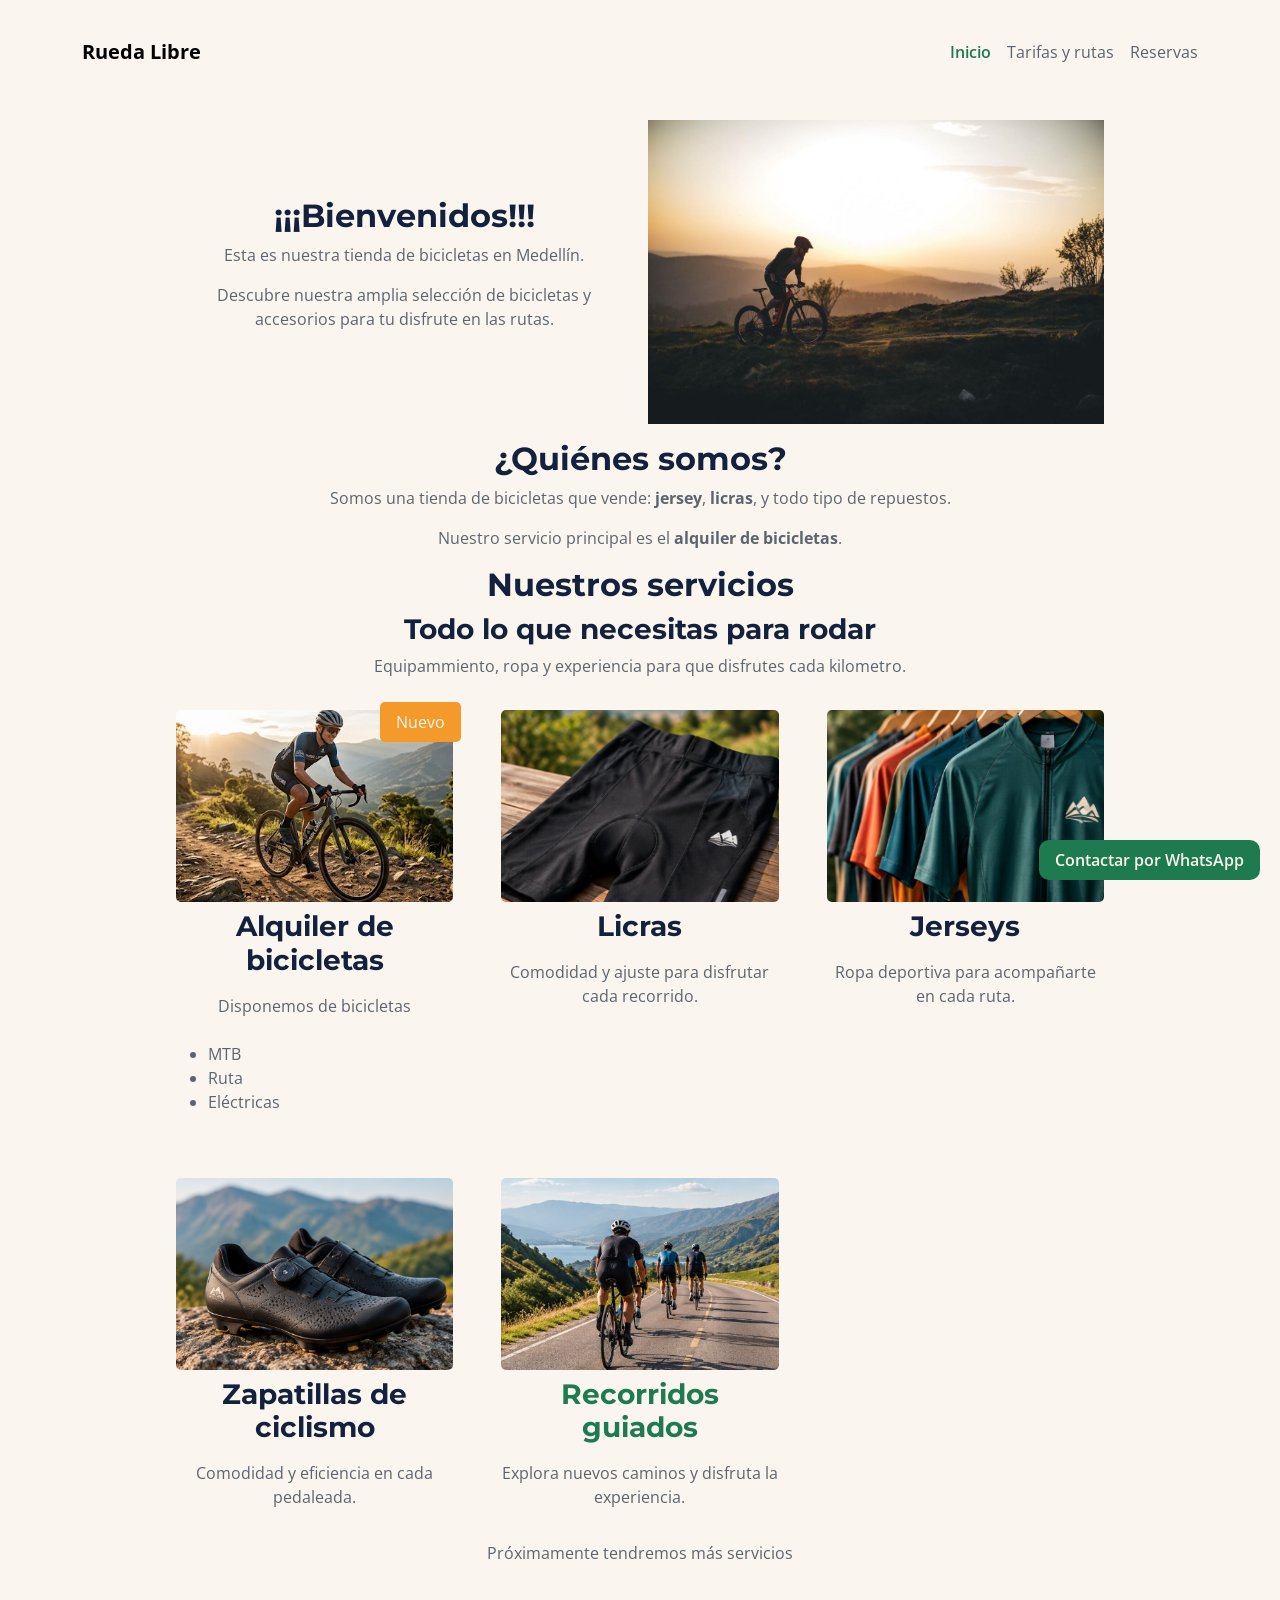
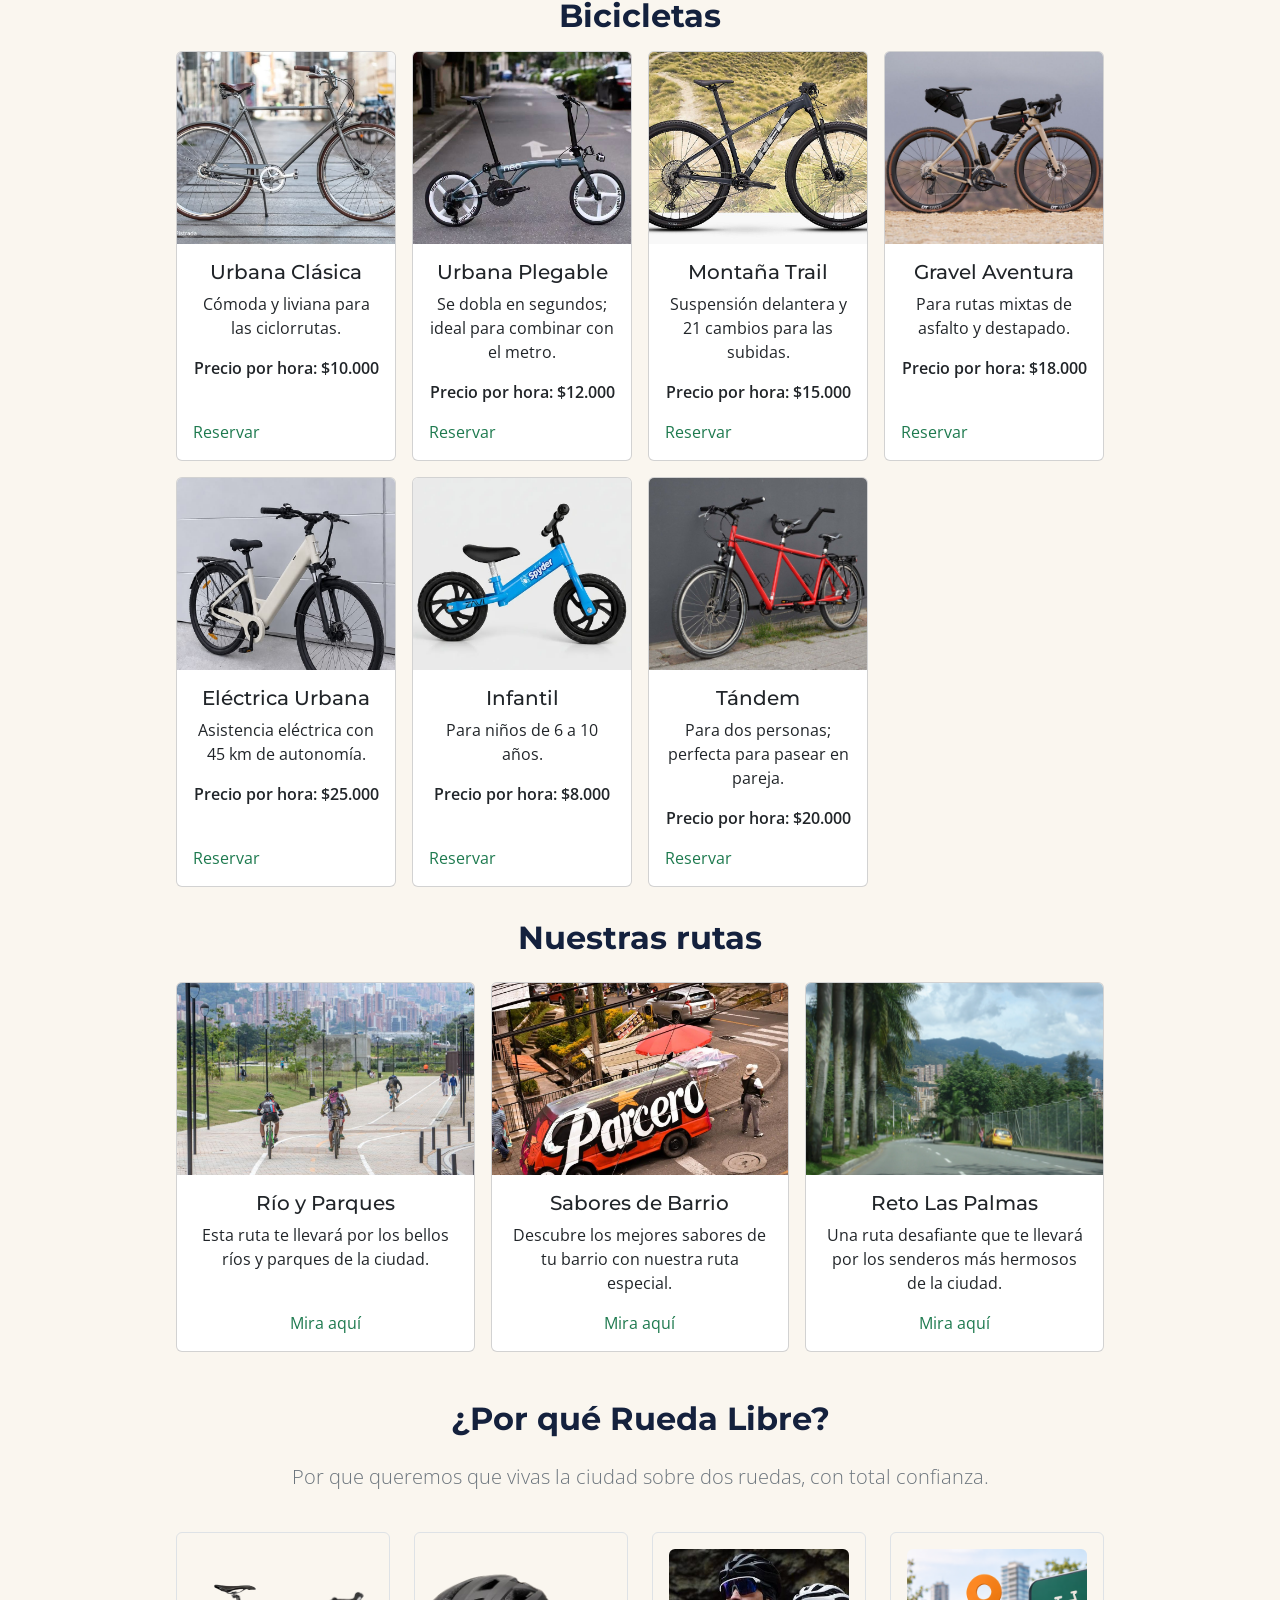
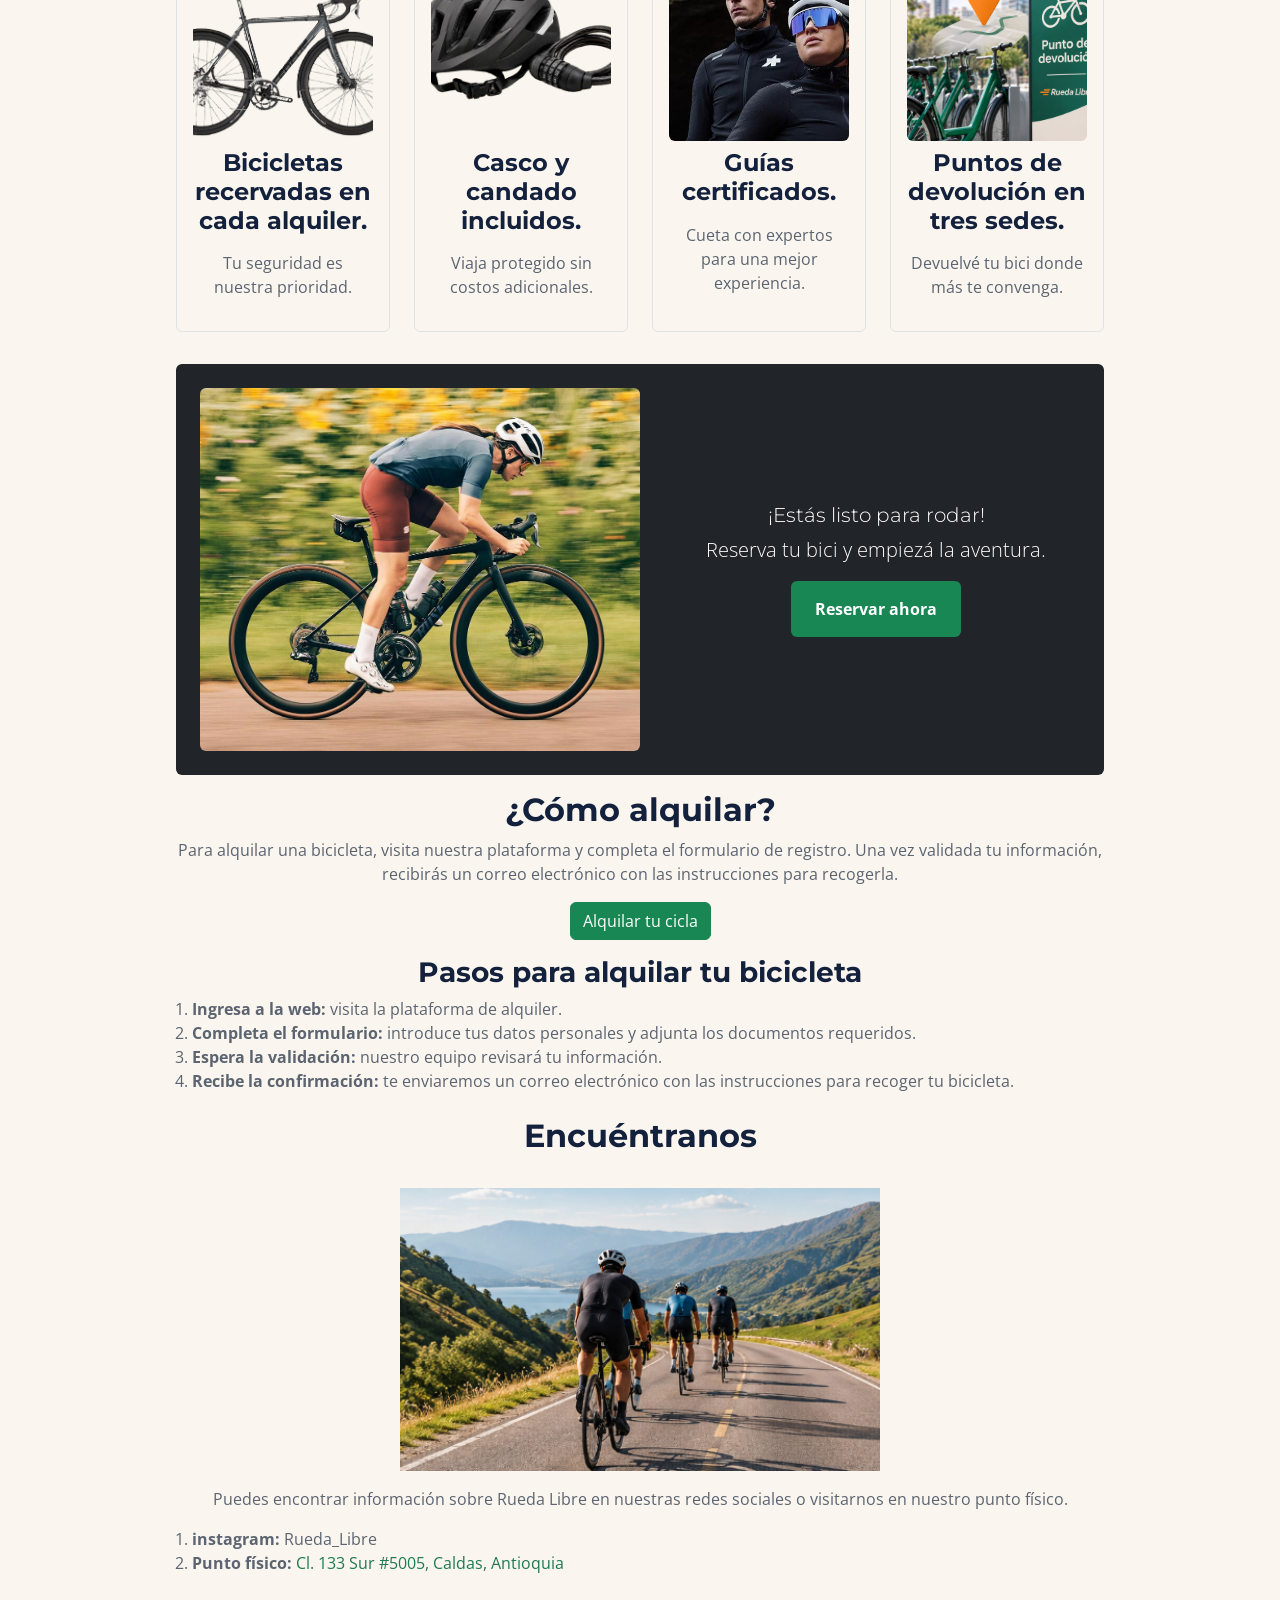
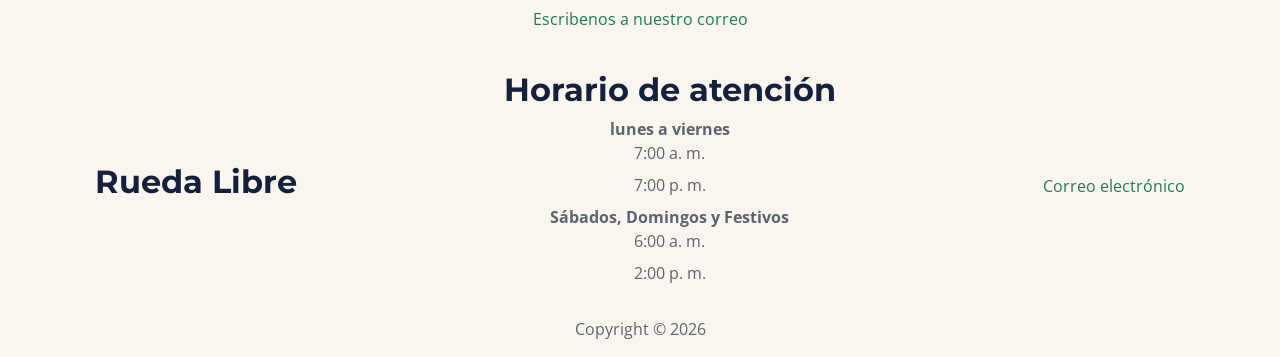
==== commit 3e31ed44: "feat: estilos de bootstrap card para flota y rutas" ====
--- a/index.html
+++ b/index.html
@@ -113,66 +113,80 @@
             <h2 class="mb-3">Bicicletas</h2>
             <section class="row g-3">
                 <section class="col-12 col-sm-6 col-lg-4 col-xl-3">
-                    <article class="d-flex flex-column gap-2 p-3 h-100 tarjetas-flota">
-                        <img class="d-block w-100 rounded object-fit-cover" src="img/Urbana-Clásica.png" alt="diseño de bicicleta urbana clásica">
-                        <h2>Urbana Clásica</h2>
-                        <p>Cómoda y liviana para las ciclorrutas.</p>
-                        <p>Precio por hora: $10.000</p>
-                        <a class="mt-auto align-self-start" href="paginas/reservas.html">Reservar</a>
-                    </article>
-                </section>
-                <section class="col-12 col-sm-6 col-lg-4 col-xl-3">
-                    <article class="d-flex flex-column gap-2 p-3 h-100 tarjetas-flota">
-                        <img class="d-block w-100 rounded object-fit-cover" src="img/Urbana-Plegable.png" alt="Diseño de bicicleta urbana plegable">
-                        <h2>Urbana Plegable</h2>
-                        <p>Se dobla en segundos; ideal para combinar con el metro.</p>
-                        <p>Precio por hora: $12.000</p>
-                        <a class="mt-auto align-self-start" href="paginas/reservas.html">Reservar</a>
-                    </article>
-                </section>
-                <section class="col-12 col-sm-6 col-lg-4 col-xl-3">
-                    <article class="d-flex flex-column gap-2 p-3 h-100 tarjetas-flota">
-                        <img class="d-block w-100 rounded object-fit-cover" src="img/Montaña-Trail.png" alt="Diseño de bicicleta de montaña trail">
-                        <h2>Montaña Trail</h2>
-                        <p>Suspensión delantera y 21 cambios para las subidas.</p>
-                        <p>Precio por hora: $15.000</p>
-                        <a class="mt-auto align-self-start" href="paginas/reservas.html">Reservar</a>
-                    </article>
-                </section>
-                <section class="col-12 col-sm-6 col-lg-4 col-xl-3">
-                    <article class="d-flex flex-column gap-2 p-3 h-100 tarjetas-flota">
-                        <img class="d-block w-100 rounded object-fit-cover" src="img/Gravel-Aventura.png" alt="Diseño de bicicleta de gravel">
-                        <h2>Gravel Aventura</h2>
-                        <p>Para rutas mixtas de asfalto y destapado.</p>
-                        <p>Precio por hora: $18.000</p>
-                        <a class="mt-auto align-self-start" href="paginas/reservas.html">Reservar</a>
-                    </article>
-                </section>
-                <section class="col-12 col-sm-6 col-lg-4 col-xl-3">
-                    <article class="d-flex flex-column gap-2 p-3 h-100 tarjetas-flota">
-                        <img class="d-block w-100 rounded object-fit-cover" src="img/Eléctrica-Urbana.png" alt="Diseño de bicicleta eléctrica urbana">
-                        <h2>Eléctrica Urbana</h2>
-                        <p>Asistencia eléctrica con 45 km de autonomía.</p>
-                        <p>Precio por hora:$25.000</p>
-                        <a class="mt-auto align-self-start" href="paginas/reservas.html">Reservar</a>
-                    </article>
-                </section>
-                <section class="col-12 col-sm-6 col-lg-4 col-xl-3">
-                    <article class="d-flex flex-column gap-2 p-3 h-100 tarjetas-flota">
-                        <img class="d-block w-100 rounded object-fit-cover" src="img/Infantil.png" alt="Diseño de bicicleta infantil">
-                        <h2>Infantil</h2>
-                        <p>Para niños de 6 a 10 años.</p>
-                        <p>Precio por hora: $8.000</p>
-                        <a class="mt-auto align-self-start" href="paginas/reservas.html">Reservar</a>
-                    </article>
-                </section>
-                <section class="col-12 col-sm-6 col-lg-4 col-xl-3">
-                    <article class="d-flex flex-column gap-2 p-3 h-100 tarjetas-flota">
-                        <img class="d-block w-100 rounded object-fit-cover" src="img/Tándem.png" alt="Diseño de bicicleta para dos personas tándem">
-                        <h2>Tándem</h2>
-                        <p>Para dos personas; perfecta para pasear en pareja</p>
-                        <p>Precio por hora: $20.000</p>
-                        <a class="mt-auto align-self-start" href="paginas/reservas.html">Reservar</a>
+                    <article class="card h-100 tarjetas-flota">
+                        <img class="card-img-top object-fit-cover" src="img/Urbana-Clásica.png" alt="Diseño de bicicleta urbana clásica">
+                        <div class="card-body d-flex flex-column">
+                            <h3 class="card-title h5">Urbana Clásica</h3>
+                            <p class="card-text">Cómoda y liviana para las ciclorrutas.</p>
+                            <p class="fw-semibold">Precio por hora: $10.000</p>
+                            <a class="mt-auto align-self-start" href="paginas/reservas.html">Reservar</a>
+                        </div>
+                    </article>
+                </section>
+                <section class="col-12 col-sm-6 col-lg-4 col-xl-3">
+                    <article class="card h-100 tarjetas-flota">
+                        <img class="card-img-top object-fit-cover" src="img/Urbana-Plegable.png" alt="Diseño de bicicleta urbana plegable">
+                        <div class="card-body d-flex flex-column">
+                            <h3 class="card-title h5">Urbana Plegable</h3>
+                            <p class="card-text">Se dobla en segundos; ideal para combinar con el metro.</p>
+                            <p class="fw-semibold">Precio por hora: $12.000</p>
+                            <a class="mt-auto align-self-start" href="paginas/reservas.html">Reservar</a>
+                        </div>
+                    </article>
+                </section>
+                <section class="col-12 col-sm-6 col-lg-4 col-xl-3">
+                    <article class="card h-100 tarjetas-flota">
+                        <img class="card-img-top object-fit-cover" src="img/Montaña-Trail.png" alt="Diseño de bicicleta de montaña trail">
+                        <div class="card-body d-flex flex-column">
+                            <h3 class="card-title h5">Montaña Trail</h3>
+                            <p class="card-text">Suspensión delantera y 21 cambios para las subidas.</p>
+                            <p class="fw-semibold">Precio por hora: $15.000</p>
+                            <a class="mt-auto align-self-start" href="paginas/reservas.html">Reservar</a>
+                        </div>
+                    </article>
+                </section>
+                <section class="col-12 col-sm-6 col-lg-4 col-xl-3">
+                    <article class="card h-100 tarjetas-flota">
+                        <img class="card-img-top object-fit-cover" src="img/Gravel-Aventura.png" alt="Diseño de bicicleta de gravel">
+                        <div class="card-body d-flex flex-column">
+                            <h3 class="card-title h5">Gravel Aventura</h3>
+                            <p class="card-text">Para rutas mixtas de asfalto y destapado.</p>
+                            <p class="fw-semibold">Precio por hora: $18.000</p>
+                            <a class="mt-auto align-self-start" href="paginas/reservas.html">Reservar</a>
+                        </div>
+                    </article>
+                </section>
+                <section class="col-12 col-sm-6 col-lg-4 col-xl-3">
+                    <article class="card h-100 tarjetas-flota">
+                        <img class="card-img-top object-fit-cover" src="img/Eléctrica-Urbana.png" alt="Diseño de bicicleta eléctrica urbana">
+                        <div class="card-body d-flex flex-column">
+                            <h3 class="card-title h5">Eléctrica Urbana</h3>
+                            <p class="card-text">Asistencia eléctrica con 45 km de autonomía.</p>
+                            <p class="fw-semibold">Precio por hora: $25.000</p>
+                            <a class="mt-auto align-self-start" href="paginas/reservas.html">Reservar</a>
+                        </div>
+                    </article>
+                </section>
+                <section class="col-12 col-sm-6 col-lg-4 col-xl-3">
+                    <article class="card h-100 tarjetas-flota">
+                        <img class="card-img-top object-fit-cover" src="img/Infantil.png" alt="Diseño de bicicleta infantil">
+                        <div class="card-body d-flex flex-column">
+                            <h3 class="card-title h5">Infantil</h3>
+                            <p class="card-text">Para niños de 6 a 10 años.</p>
+                            <p class="fw-semibold">Precio por hora: $8.000</p>
+                            <a class="mt-auto align-self-start" href="paginas/reservas.html">Reservar</a>
+                        </div>
+                    </article>
+                </section>
+                <section class="col-12 col-sm-6 col-lg-4 col-xl-3">
+                    <article class="card h-100 tarjetas-flota">
+                        <img class="card-img-top object-fit-cover" src="img/Tándem.png" alt="Diseño de bicicleta para dos personas tándem">
+                        <div class="card-body d-flex flex-column">
+                            <h3 class="card-title h5">Tándem</h3>
+                            <p class="card-text">Para dos personas; perfecta para pasear en pareja.</p>
+                            <p class="fw-semibold">Precio por hora: $20.000</p>
+                            <a class="mt-auto align-self-start" href="paginas/reservas.html">Reservar</a>
+                        </div>
                     </article>
                 </section>
             </section>
@@ -182,66 +196,72 @@
             <h2 class="pb-3">Nuestras rutas</h2>
             <section class="row g-3">
                 <section class="col-12 col-md-4">
+                    <article class="card h-100 tarjetas">
+                        <img class="card-img-top object-fit-cover" src="img/Rio-parques.png" alt="Ciclistas en ciclovía río parques">
+                        <div class="card-body d-flex flex-column">
+                            <h3 class="card-title h5">Río y Parques</h3>
+                            <p class="card-text">Esta ruta te llevará por los bellos ríos y parques de la ciudad.</p>
+                            <a class="mt-auto align-self-center" href="paginas/tarifas.html">Mira aquí</a>
+                        </div>
+                    </article>
+                </section>
+                <section class="col-12 col-md-4">
+                    <article class="card h-100 tarjetas">
+                        <img class="card-img-top object-fit-cover" src="img/sabor-barrio.png" alt="Camioneta de Pilsen que dice 'parcero'">
+                        <div class="card-body d-flex flex-column">
+                            <h3 class="card-title h5">Sabores de Barrio</h3>
+                            <p class="card-text">Descubre los mejores sabores de tu barrio con nuestra ruta especial.</p>
+                            <a class="mt-auto align-self-center" href="paginas/tarifas.html">Mira aquí</a>
+                        </div>
+                    </article>
+                </section>
+                <section class="col-12 col-md-4">
+                    <article class="card h-100 tarjetas">
+                        <img class="card-img-top object-fit-cover" src="img/reto-palmas.png" alt="Vía Las Palmas, Medellín">
+                        <div class="card-body d-flex flex-column">
+                            <h3 class="card-title h5">Reto Las Palmas</h3>
+                            <p class="card-text">Una ruta desafiante que te llevará por los senderos más hermosos de la ciudad.</p>
+                            <a class="mt-auto align-self-center" href="paginas/tarifas.html">Mira aquí</a>
+                        </div>
+                    </article>
+                </section>
+            </section>
+        </section>
+
+        <section class="container p-3">
+            <h2 class="mb-4 pt-3">¿Por qué Rueda Libre?</h2>
+            <p class="text-center text-secondary lead">Por que queremos que vivas la ciudad sobre dos ruedas, con total confianza.</p>
+            <div class="row mt-3 g-4">
+                <div class="col-12 col-sm-6 col-lg-3">
                     <article class="d-flex flex-column gap-2 p-3 border rounded h-100 tarjetas">
-                        <img class="d-block w-100 rounded object-fit-cover" src="img/Rio-parques.png" alt="ciclistas en ciclovia rio parques">
-                        <h2>Río y Parques</h2>
-                        <p>Esta ruta te llevará por los bellos ríos y parques de la ciudad.</p>
-                        <a class="mt-auto align-self-center" href="paginas/tarifas.html">Mira aquí</a>
-                    </article>
-                </section>
-                <section class="col-12 col-md-4">
+                        <img class="d-block w-100 rounded object-fit-cover" src="img/cicla-perfil.png" alt="bicicleta de perfil">
+                        <h2 class="fs-4 text-center mb-2">Bicicletas recervadas en cada alquiler.</h2>
+                        <p>Tu seguridad es nuestra prioridad.</p>
+                    </article>
+                </div>
+                <div class="col-12 col-sm-6 col-lg-3">
                     <article class="d-flex flex-column gap-2 p-3 border rounded h-100 tarjetas">
-                        <img class="d-block w-100 rounded object-fit-cover" src="img/sabor-barrio.png" alt="camioneta de pilsen que dice 'parcero'">
-                        <h2>Sabores de Barrio</h2>
-                        <p>Descubre los mejores sabores de tu barrio con nuestra ruta especial.</p>
-                        <a class="mt-auto align-self-center" href="paginas/tarifas.html">Mira aquí</a>
-                    </article>
-                </section>
-                <section class="col-12 col-md-4">
+                        <img class="d-block w-100 rounded object-fit-cover" src="img/casco-candado.png" alt="Casco y candado">
+                        <h2 class="fs-4 text-center mb-2">Casco y candado incluidos.</h2>
+                        <p>Viaja protegido sin costos adicionales.</p>
+                    </article>
+                </div>
+                <div class="col-12 col-sm-6 col-lg-3">
                     <article class="d-flex flex-column gap-2 p-3 border rounded h-100 tarjetas">
-                        <img class="d-block w-100 rounded object-fit-cover" src="img/reto-palmas.png" alt="Via las palmas Medellín">
-                        <h2>Reto Las Palmas</h2>
-                        <p>Una ruta desafiante que te llevará por los senderos más hermosos de la ciudad.</p>
-                        <a class="mt-auto align-self-center" href="paginas/tarifas.html">Mira aquí</a>
-                    </article>
-                </section>
-            </section>
-        </section>
-
-        <section class="container p-3">
-        <h2 class="mb-4 pt-3">¿Por qué Rueda Libre?</h2>
-        <p class="text-center text-secondary lead">Por que queremos que vivas la ciudad sobre dos ruedas, con total confianza.</p>
-        <div class="row mt-3 g-4">
-            <div class="col-12 col-sm-6 col-lg-3">
-                <article class="d-flex flex-column gap-2 p-3 border rounded h-100 tarjetas">
-                    <img class="d-block w-100 rounded object-fit-cover" src="img/cicla-perfil.png" alt="bicicleta de perfil">
-                    <h2 class="fs-4 text-center mb-2">Bicicletas recervadas en cada alquiler.</h2>
-                    <p>Tu seguridad es nuestra prioridad.</p>
-                </article>
+                        <img class="d-block w-100 rounded object-fit-cover" src="img/guias.png" alt="Guías certificados">
+                        <h2 class="fs-4 text-center mb-2">Guías certificados.</h2>
+                        <p>Cueta con expertos para una mejor experiencia.</p>
+                    </article>
+                </div>
+                <div class="col-12 col-sm-6 col-lg-3">
+                    <article class="d-flex flex-column gap-2 p-3 border rounded h-100 tarjetas">
+                        <img class="d-block w-100 rounded object-fit-cover" src="img/punto-devolucion.png" alt="Punto de devolución">
+                        <h2 class="fs-4 text-center mb-2">Puntos de devolución en tres sedes.</h2>
+                        <p>Devuelvé tu bici donde más te convenga.</p>
+                    </article>
+                </div>
             </div>
-            <div class="col-12 col-sm-6 col-lg-3">
-                <article class="d-flex flex-column gap-2 p-3 border rounded h-100 tarjetas">
-                    <img class="d-block w-100 rounded object-fit-cover" src="img/casco-candado.png" alt="Casco y candado">
-                    <h2 class="fs-4 text-center mb-2">Casco y candado incluidos.</h2>
-                    <p>Viaja protegido sin costos adicionales.</p>
-                </article>
-            </div>
-            <div class="col-12 col-sm-6 col-lg-3">
-                <article class="d-flex flex-column gap-2 p-3 border rounded h-100 tarjetas">
-                    <img class="d-block w-100 rounded object-fit-cover" src="img/guias.png" alt="Guías certificados">
-                    <h2 class="fs-4 text-center mb-2">Guías certificados.</h2>
-                    <p>Cueta con expertos para una mejor experiencia.</p>
-                </article>
-            </div>
-            <div class="col-12 col-sm-6 col-lg-3">
-                <article class="d-flex flex-column gap-2 p-3 border rounded h-100 tarjetas">
-                    <img class="d-block w-100 rounded object-fit-cover" src="img/punto-devolucion.png" alt="Punto de devolución">
-                    <h2 class="fs-4 text-center mb-2">Puntos de devolución en tres sedes.</h2>
-                    <p>Devuelvé tu bici donde más te convenga.</p>
-                </article>
-            </div>
-        </div>
-    </section>
+        </section>
 
     <section class="container p-3">
         <div class="bg-dark rounded p-4 d-flex flex-column flex-md-row align-items-center justify-content-between gap-3">
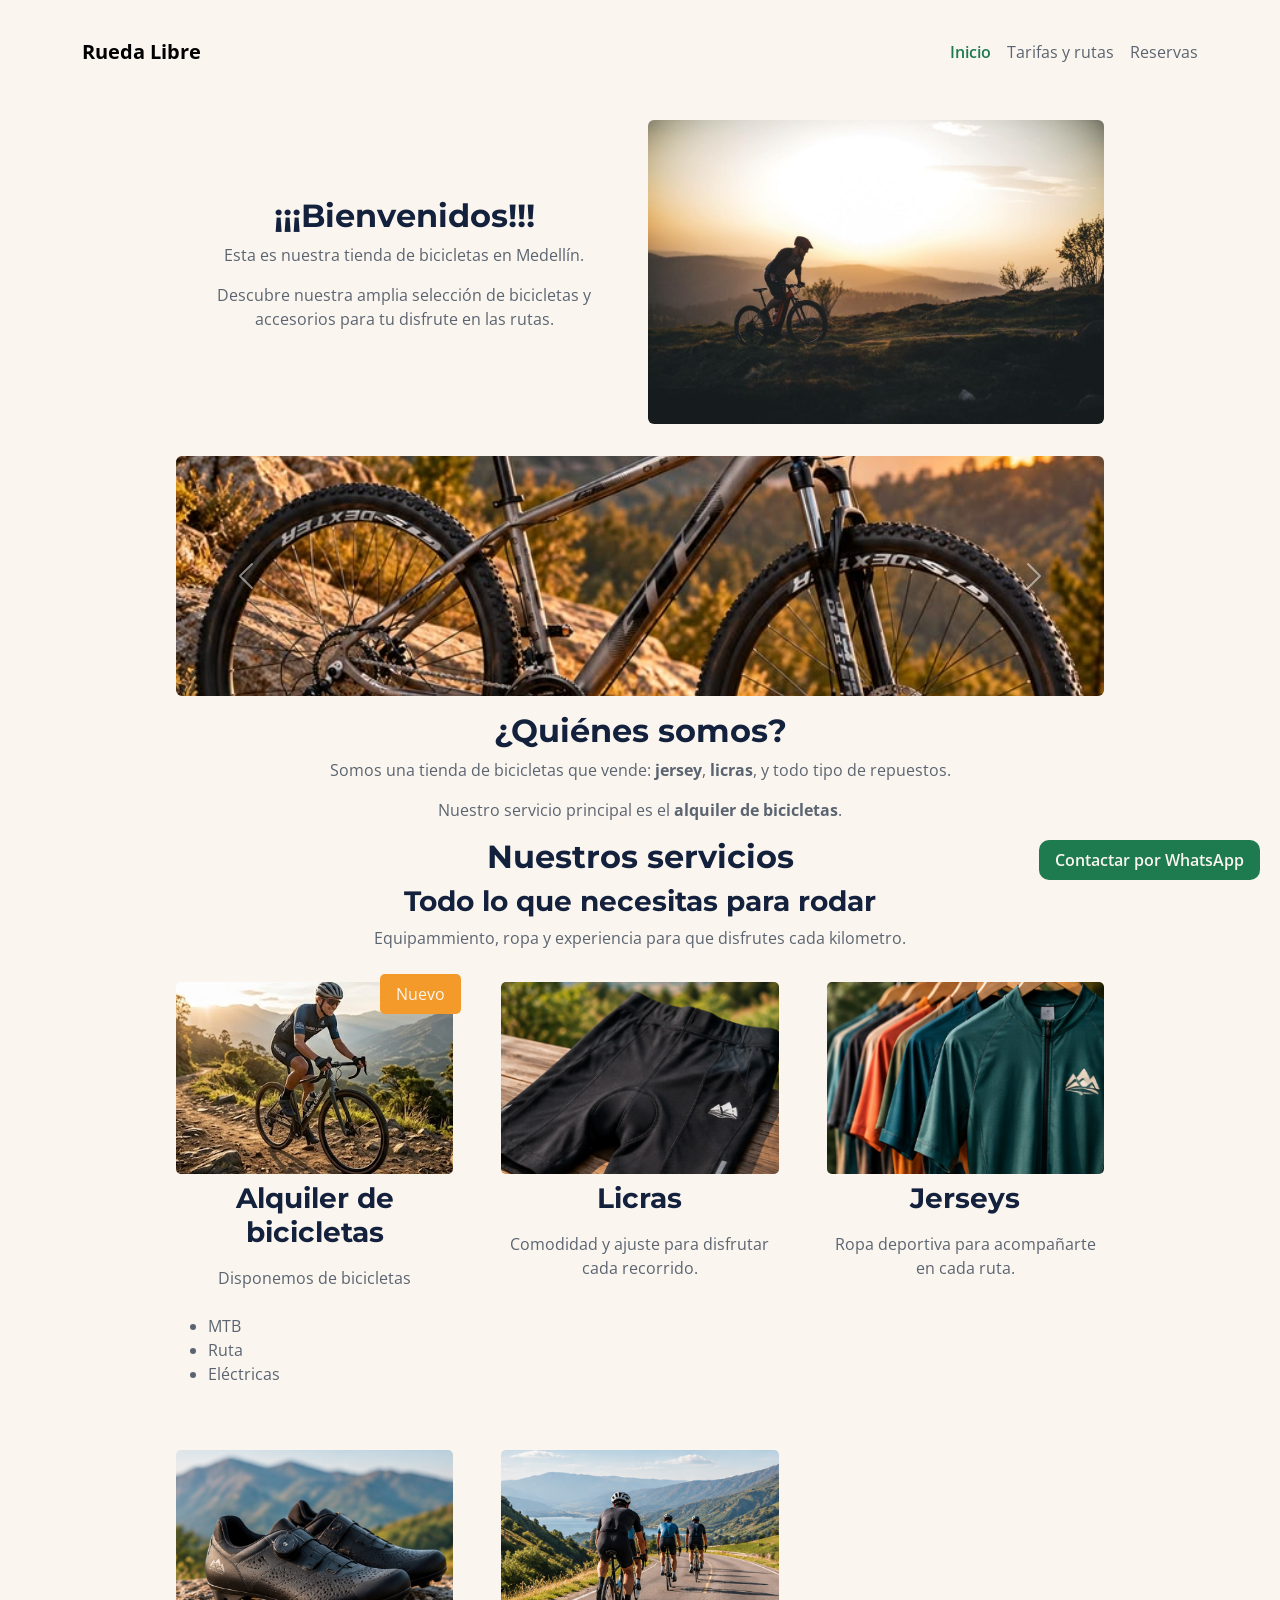
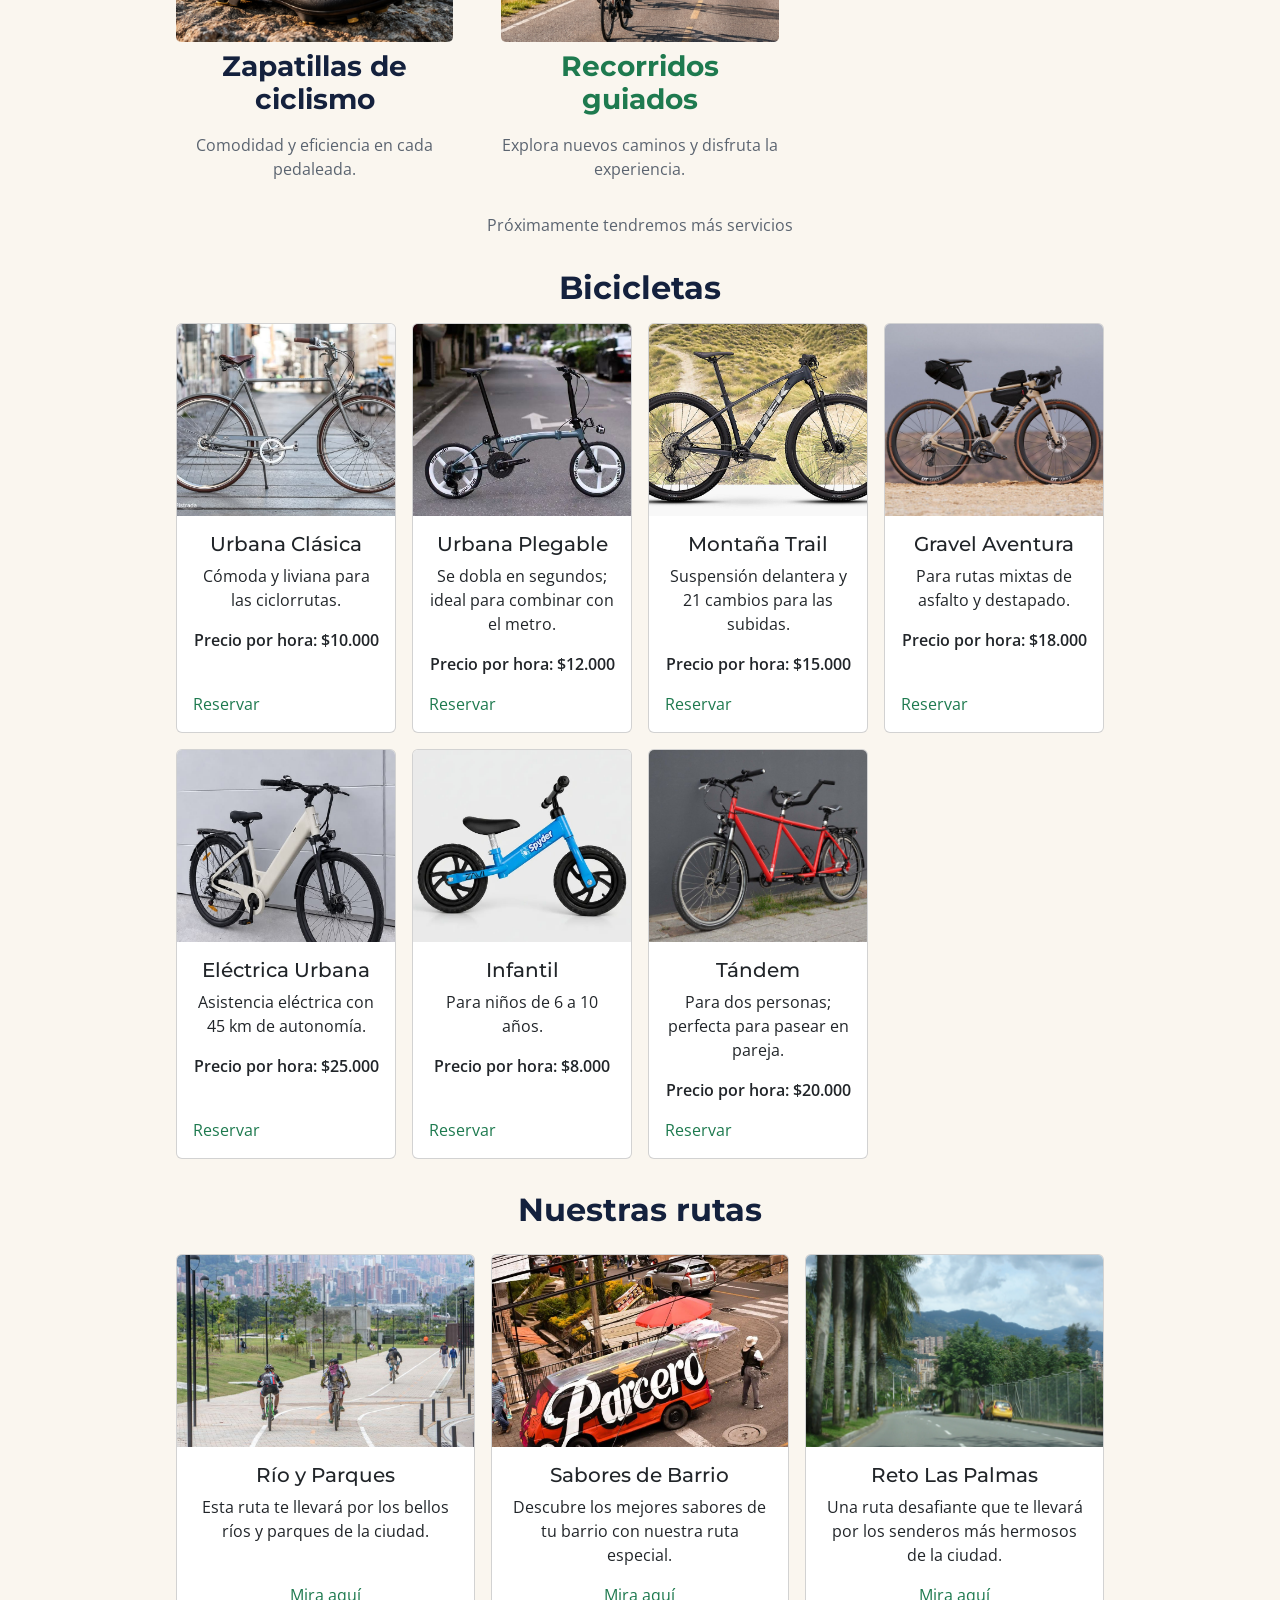
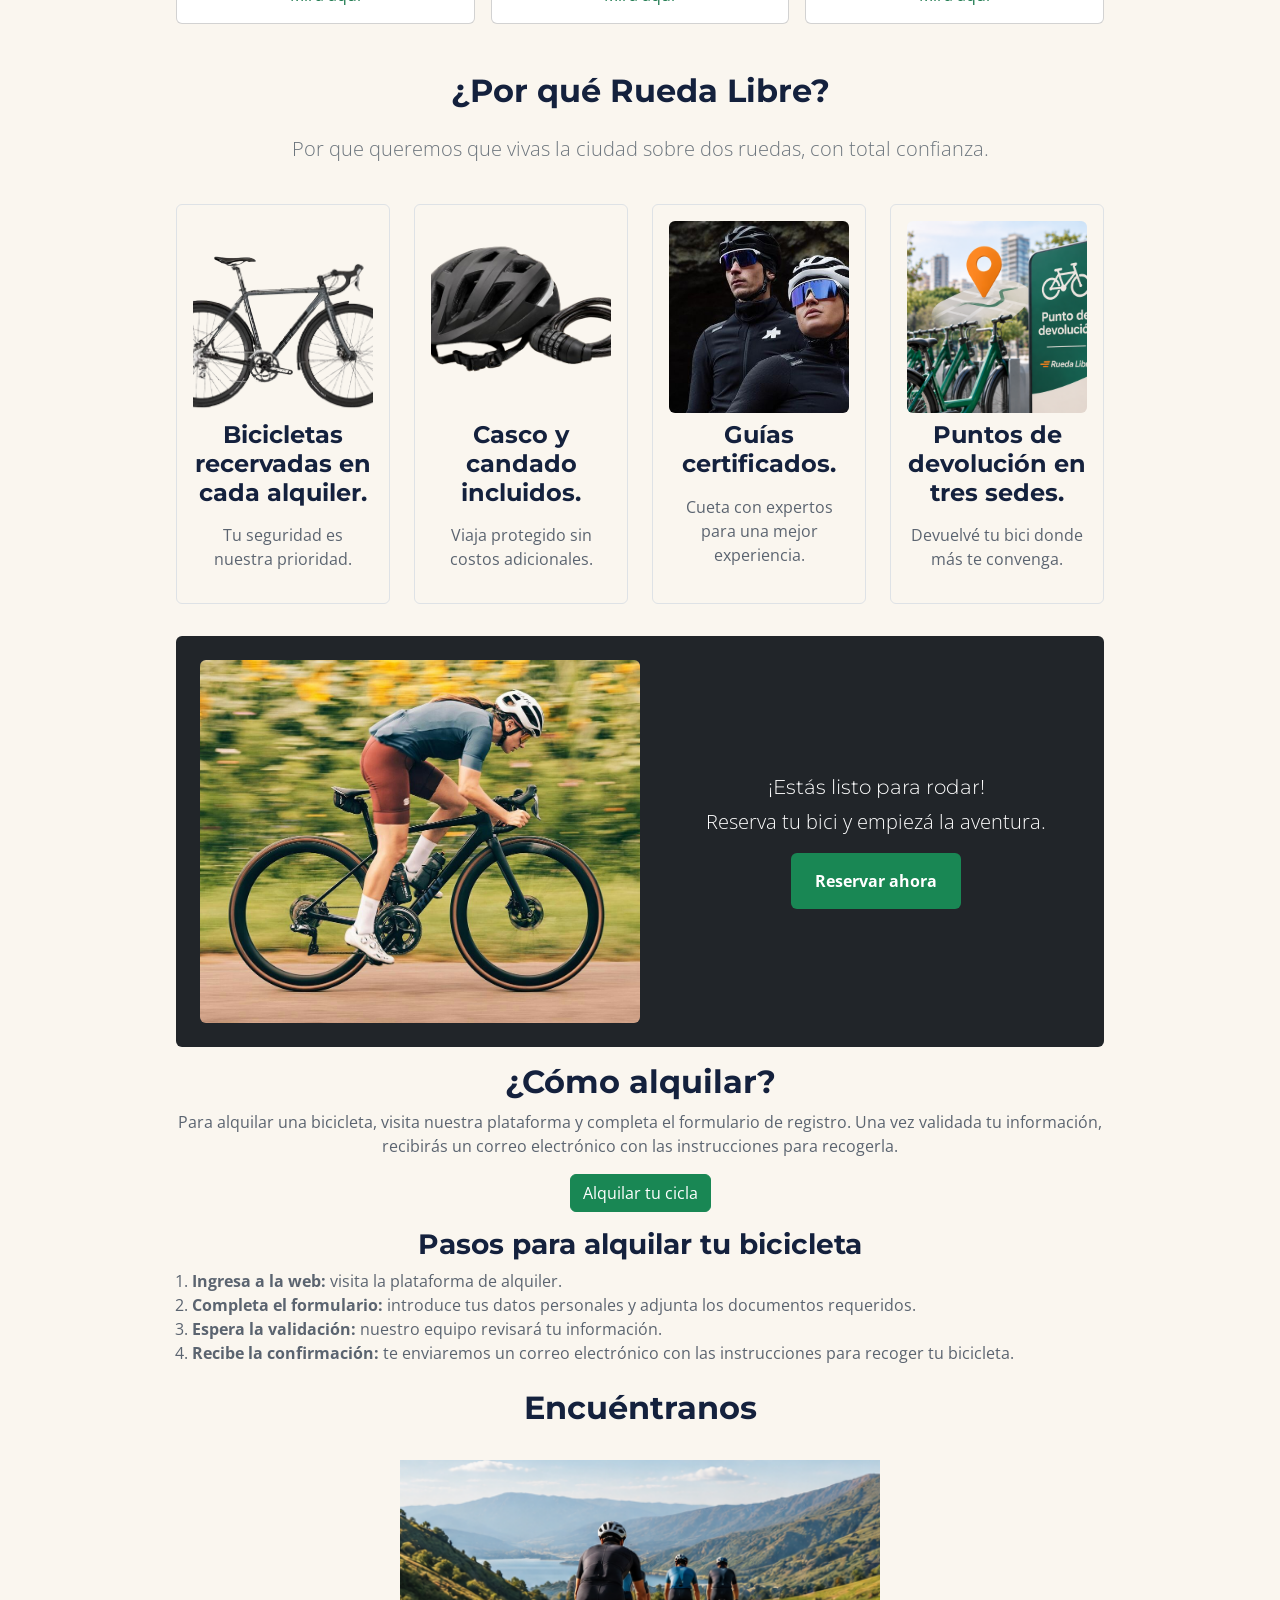
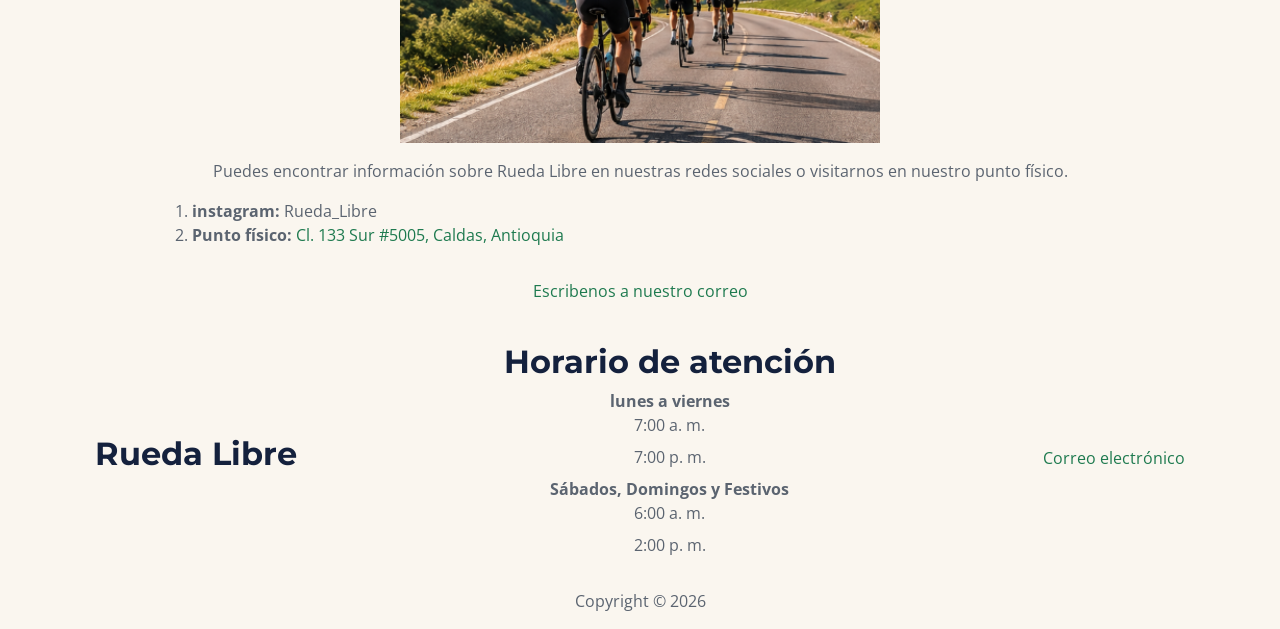
==== commit 78dcb776: "feat: carrusel" ====
--- a/index.html
+++ b/index.html
@@ -44,11 +44,34 @@
                     <p>Descubre nuestra amplia selección de bicicletas y accesorios para tu disfrute en las rutas.</p>
                 </div>
                 <div class="col-12 col-md-6">
-                    <img class="w-100 h-auto" src="img/portada-ciclista.png" alt="ciclista en una montaña">
+                    <img class="w-100 h-auto rounded" src="img/portada-ciclista.png" alt="ciclista en una montaña">
                 </div>
             </section>
         </section>
-
+        <section class="container p-3">
+                <div id="carruselPromociones" class="carousel slide" data-bs-ride="carousel" aria-label="Promociones">
+                    <div class="carousel-inner rounded">
+                        <div class="carousel-item active">
+                            <img class="d-block w-100 object-fit-cover carrusel-promos" src="img/promo1.png" alt="Descripción de la promoción 1">
+                        </div>
+                        <div class="carousel-item">
+                            <img class="d-block w-100 object-fit-cover carrusel-promos" src="img/promo2.png" alt="Descripción de la promoción 2">
+                        </div>
+                        <div class="carousel-item">
+                            <img class="d-block w-100 object-fit-cover carrusel-promos" src="img/promo3.png" alt="Descripción de la promoción 3">
+                        </div>
+                    </div>
+                
+                    <button class="carousel-control-prev" type="button" data-bs-target="#carruselPromociones" data-bs-slide="prev">
+                        <span class="carousel-control-prev-icon" aria-hidden="true"></span>
+                        <span class="visually-hidden">Anterior</span>
+                    </button>
+                    <button class="carousel-control-next" type="button" data-bs-target="#carruselPromociones" data-bs-slide="next">
+                        <span class="carousel-control-next-icon" aria-hidden="true"></span>
+                        <span class="visually-hidden">Siguiente</span>
+                    </button>
+                </div>
+            </section>
         <section>
             <h2>¿Quiénes somos?</h2>
             
--- a/css/styles.css
+++ b/css/styles.css
@@ -45,6 +45,10 @@
 main p {
     text-align: center;
     margin-bottom: var(--espaciado-mediano);
+}
+
+.carrusel-promos {
+    height: 15rem;
 }
 
 /* INDEX */
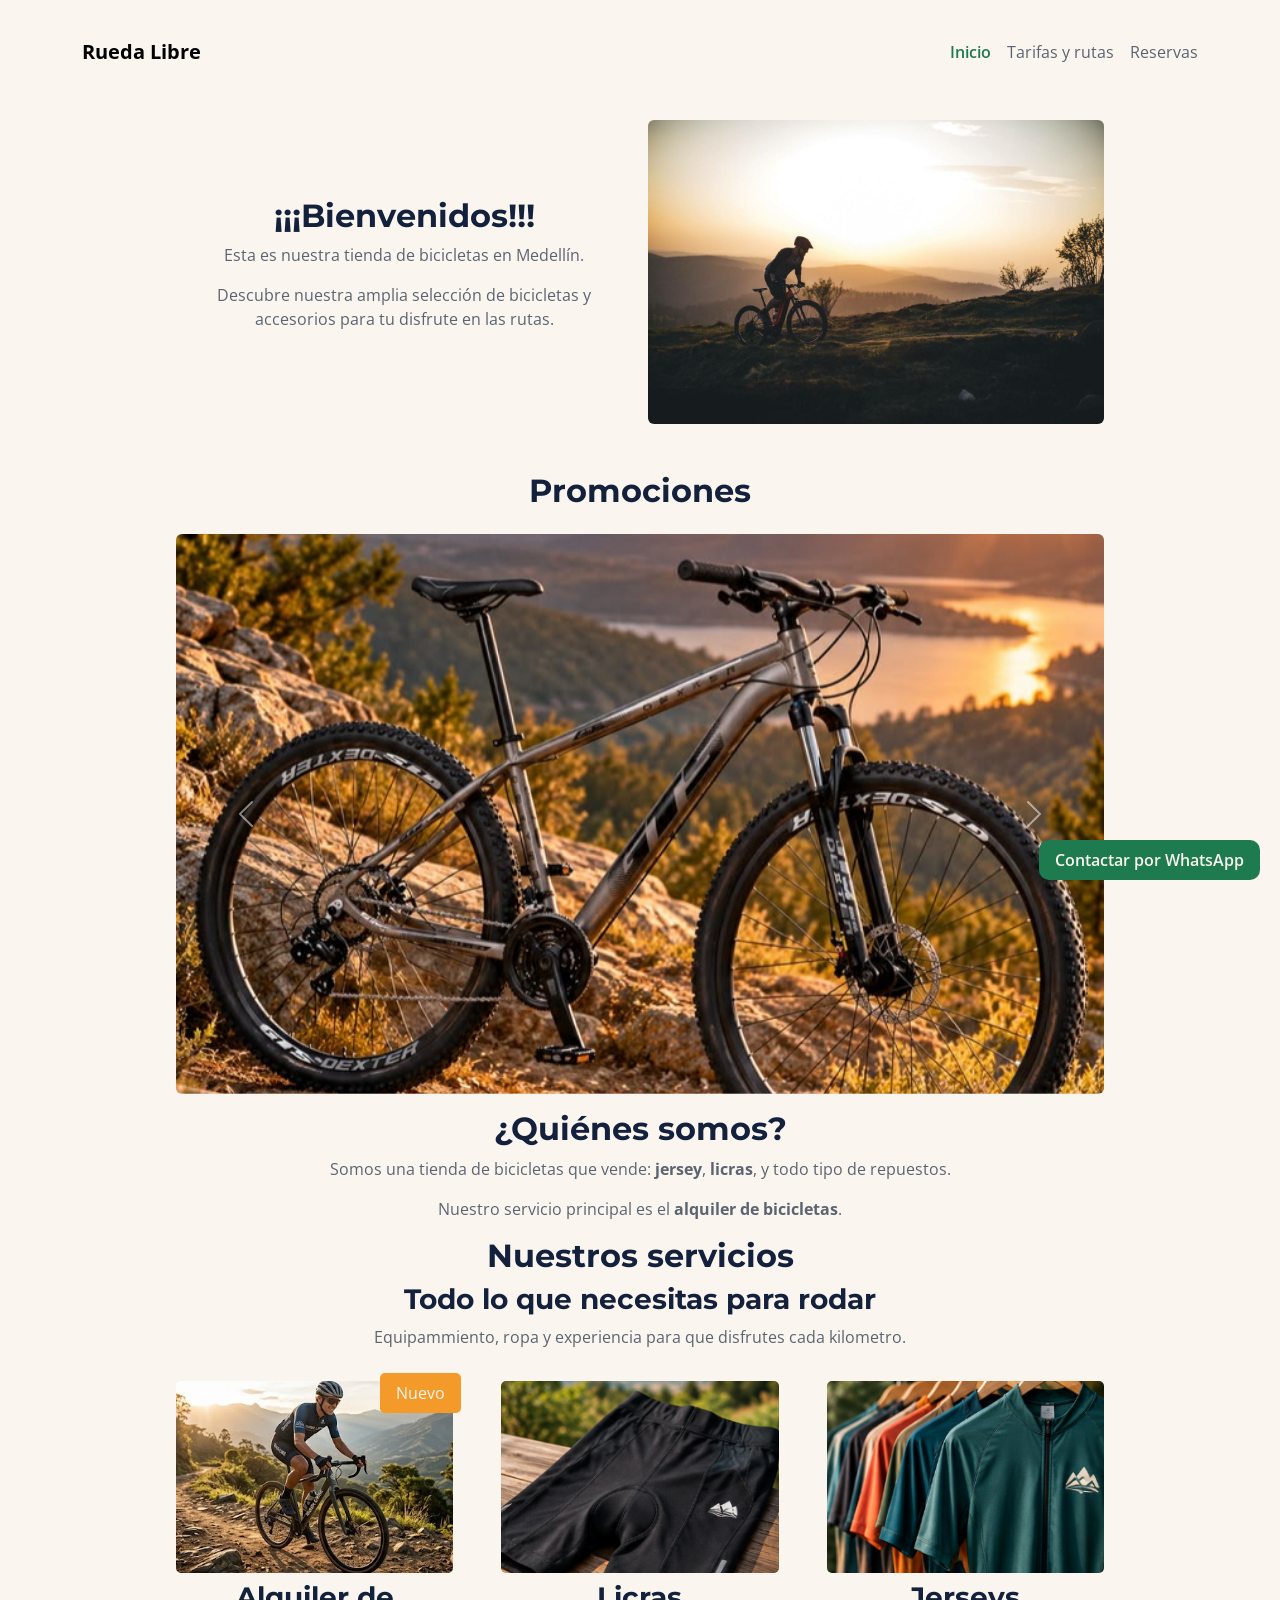
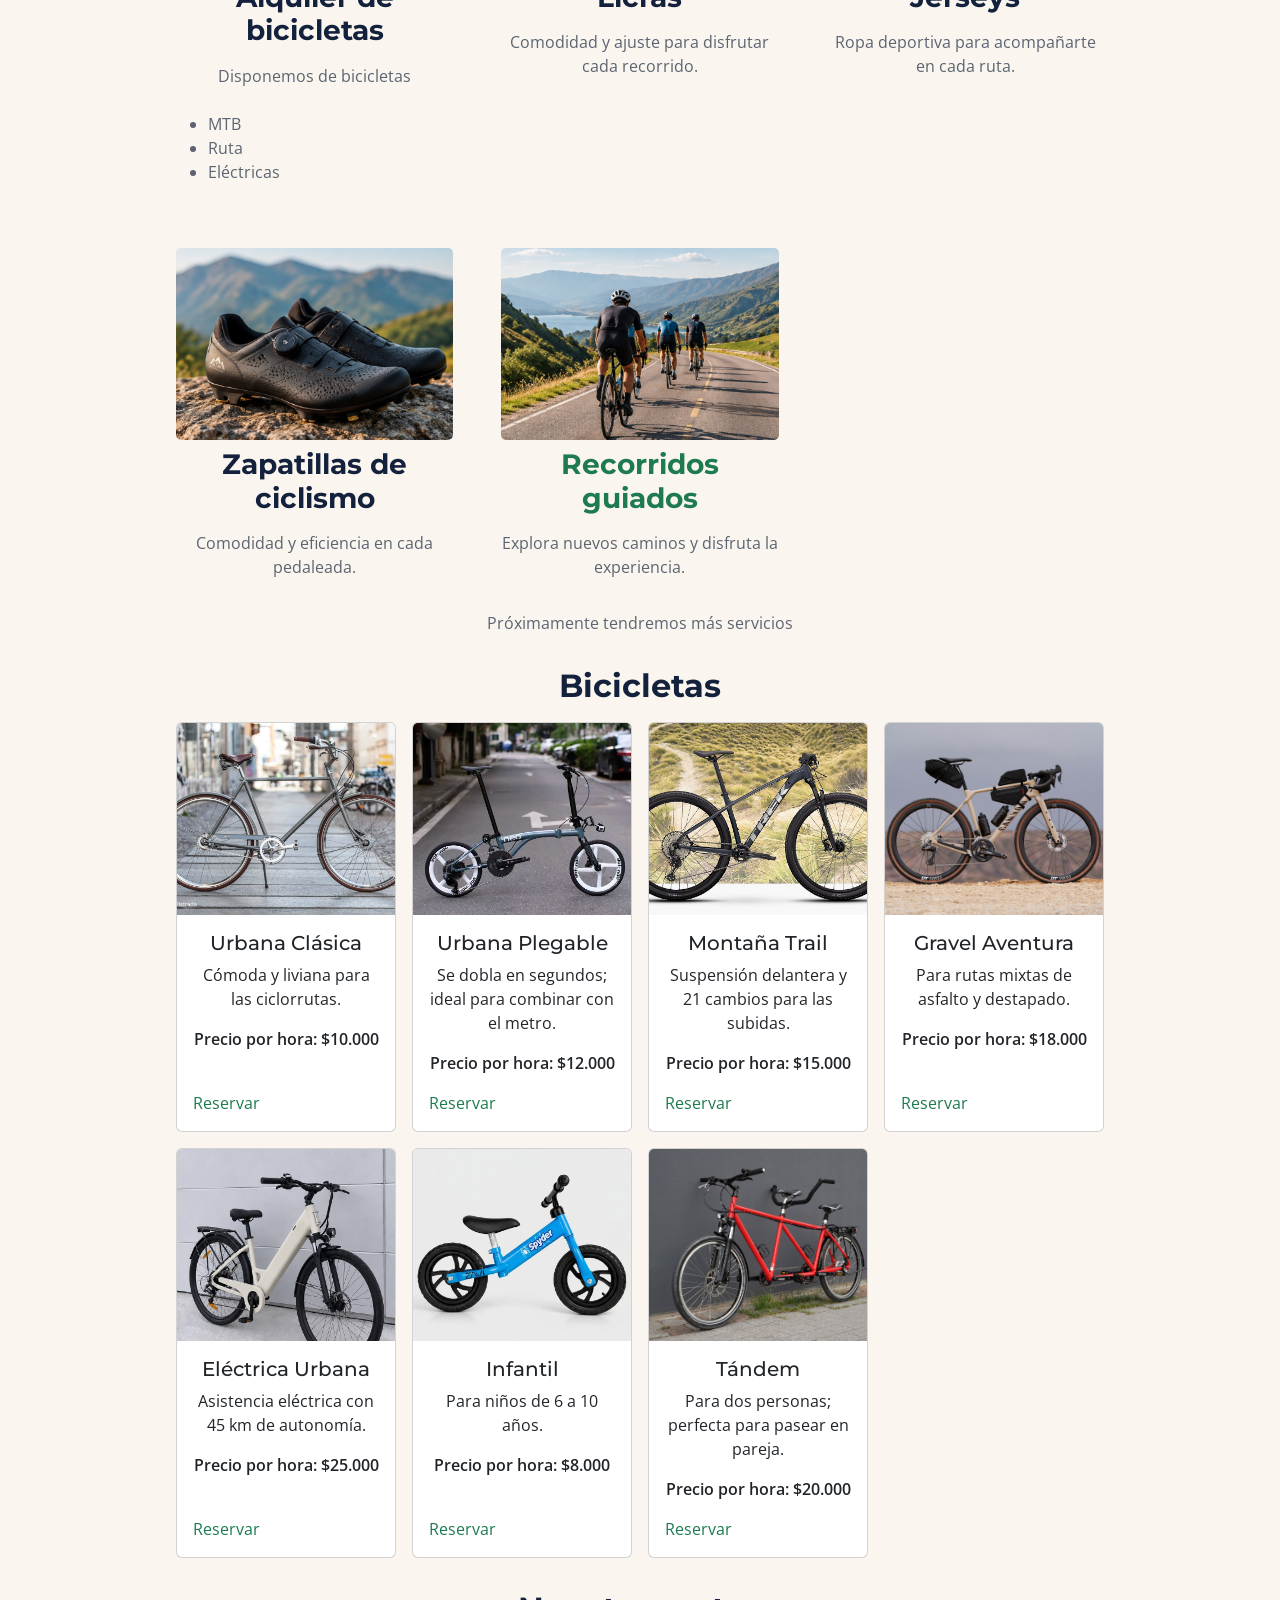
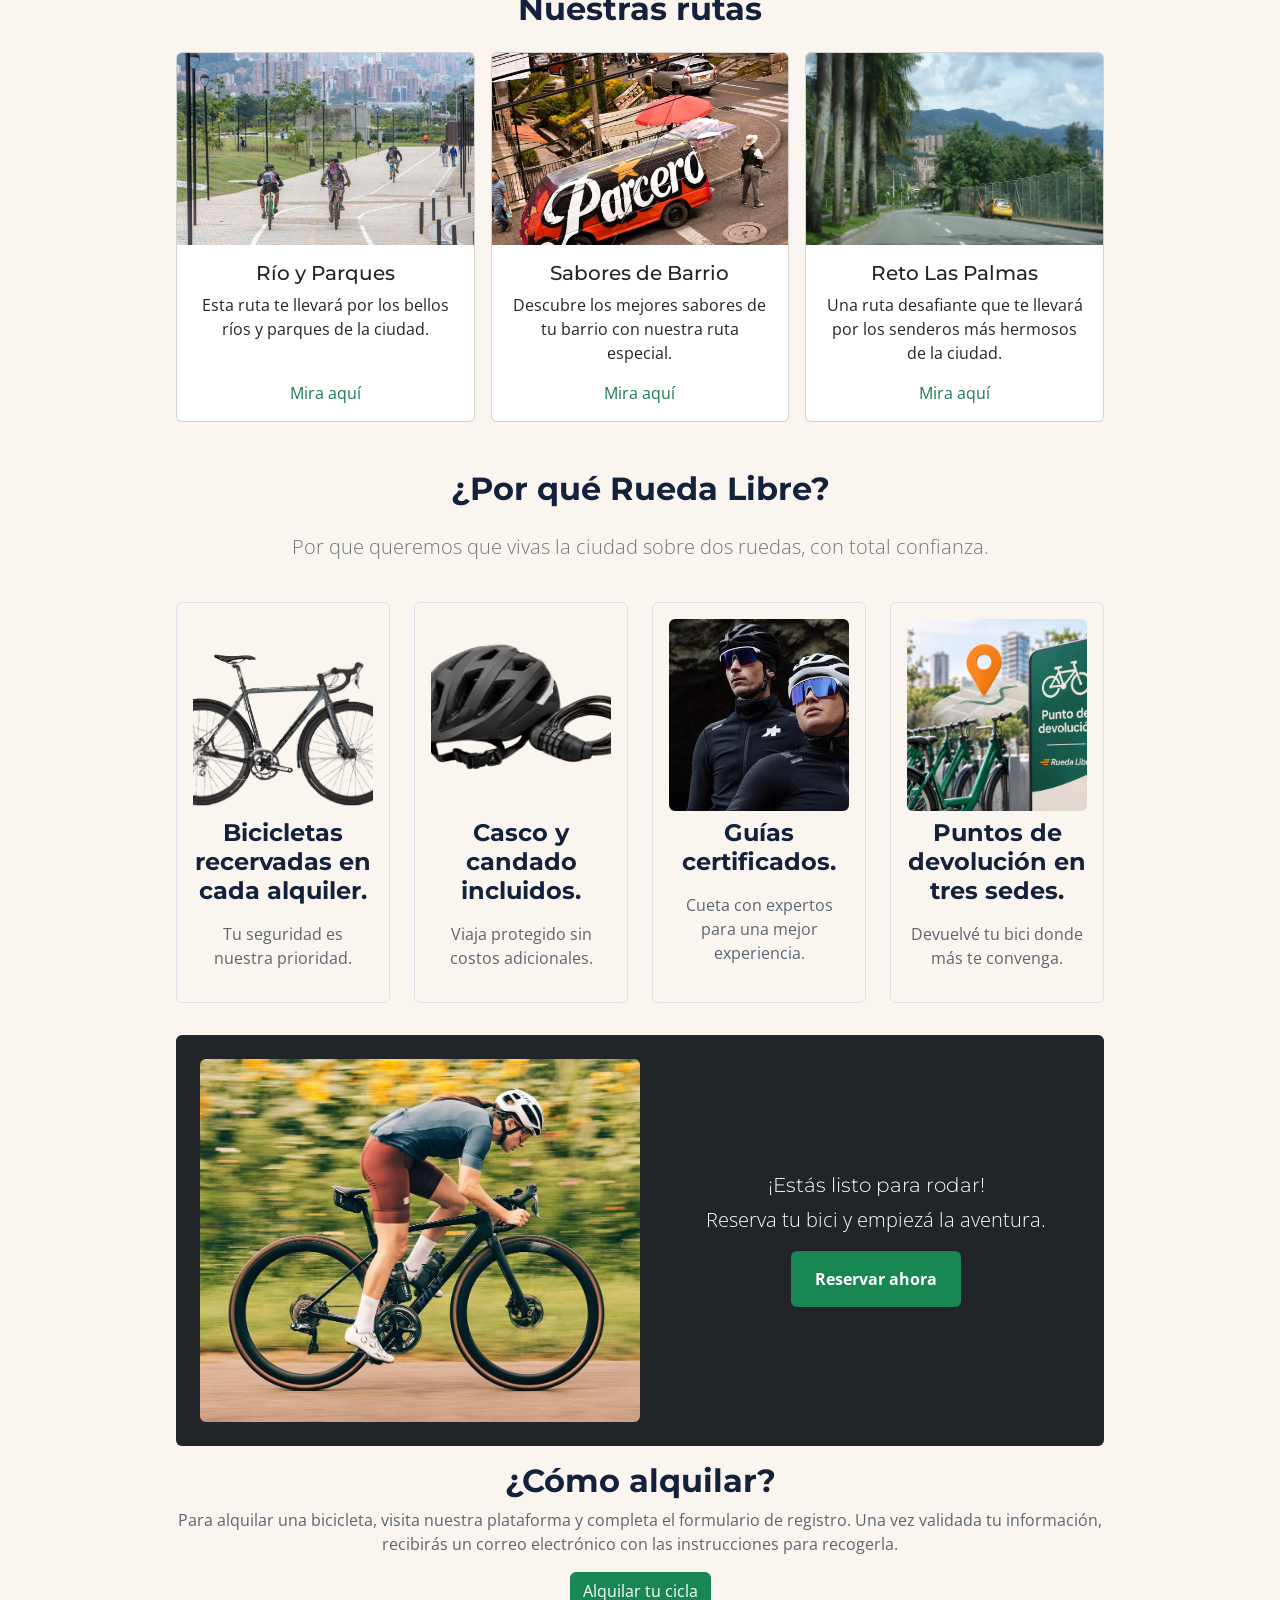
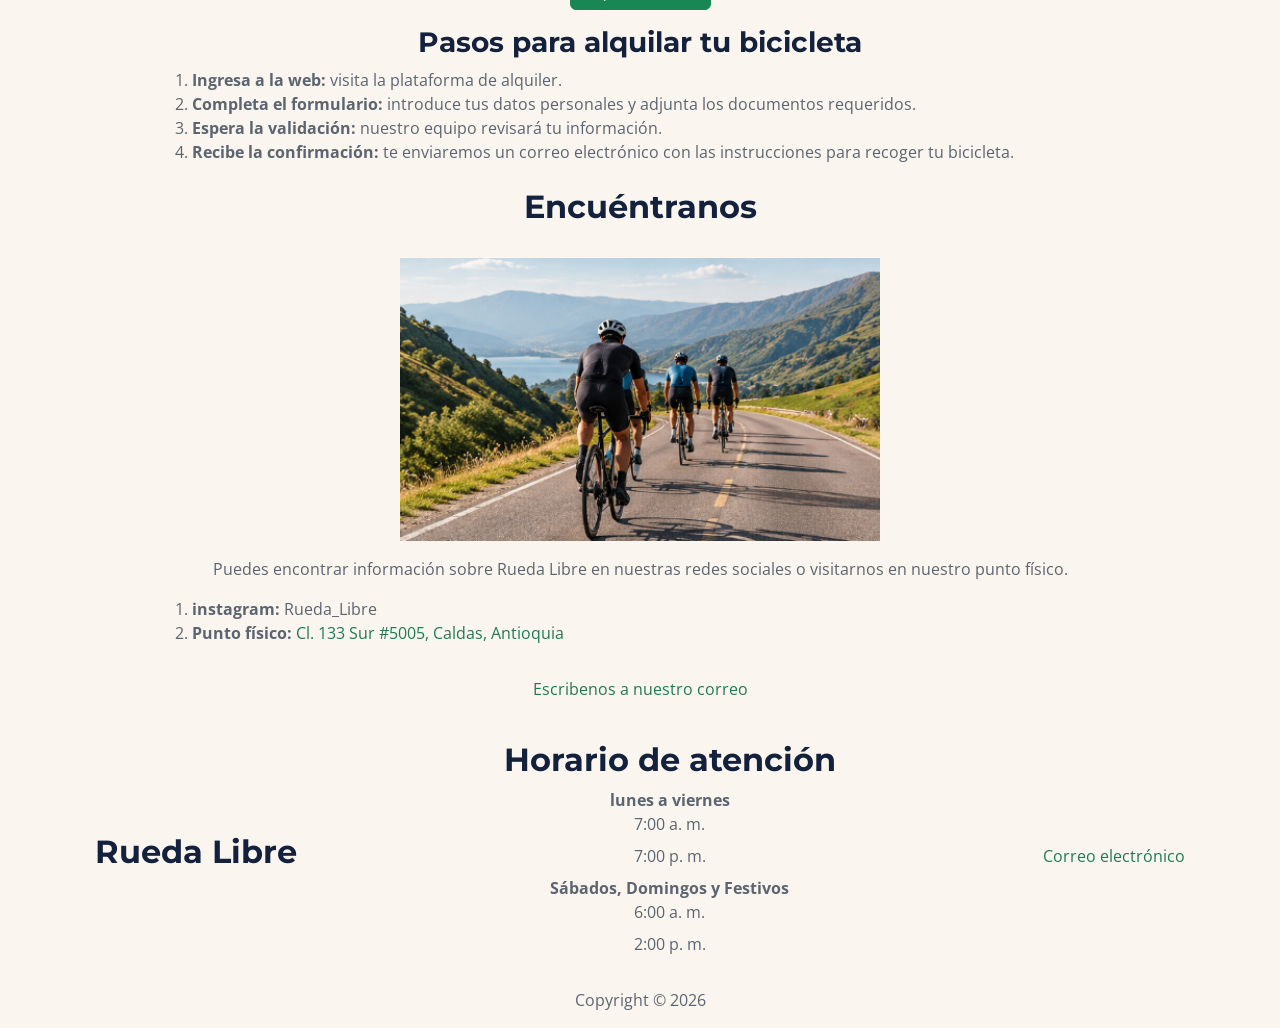
==== commit 29f4702b: "feat: organizacion de carrusel index" ====
--- a/index.html
+++ b/index.html
@@ -49,29 +49,30 @@
             </section>
         </section>
         <section class="container p-3">
-                <div id="carruselPromociones" class="carousel slide" data-bs-ride="carousel" aria-label="Promociones">
-                    <div class="carousel-inner rounded">
-                        <div class="carousel-item active">
-                            <img class="d-block w-100 object-fit-cover carrusel-promos" src="img/promo1.png" alt="Descripción de la promoción 1">
-                        </div>
-                        <div class="carousel-item">
-                            <img class="d-block w-100 object-fit-cover carrusel-promos" src="img/promo2.png" alt="Descripción de la promoción 2">
-                        </div>
-                        <div class="carousel-item">
-                            <img class="d-block w-100 object-fit-cover carrusel-promos" src="img/promo3.png" alt="Descripción de la promoción 3">
-                        </div>
+            <h2 class="p-3">Promociones</h2>
+            <div id="carruselPromociones" class="carousel slide" data-bs-ride="carousel">
+                <div class="carousel-inner rounded">
+                    <div class="carousel-item active">
+                        <img class="d-block w-100 object-fit-cover carrusel-promos" src="img/promo1.png" alt="Descripción de la promoción 1">
                     </div>
-                
-                    <button class="carousel-control-prev" type="button" data-bs-target="#carruselPromociones" data-bs-slide="prev">
-                        <span class="carousel-control-prev-icon" aria-hidden="true"></span>
-                        <span class="visually-hidden">Anterior</span>
-                    </button>
-                    <button class="carousel-control-next" type="button" data-bs-target="#carruselPromociones" data-bs-slide="next">
-                        <span class="carousel-control-next-icon" aria-hidden="true"></span>
-                        <span class="visually-hidden">Siguiente</span>
-                    </button>
-                </div>
-            </section>
+                    <div class="carousel-item">
+                        <img class="d-block w-100 object-fit-cover carrusel-promos" src="img/promo2.png" alt="Descripción de la promoción 2">
+                    </div>
+                    <div class="carousel-item">
+                        <img class="d-block w-100 object-fit-cover carrusel-promos" src="img/promo3.png" alt="Descripción de la promoción 3">
+                    </div>
+                </div>
+            
+                <button class="carousel-control-prev" type="button" data-bs-target="#carruselPromociones" data-bs-slide="prev">
+                    <span class="carousel-control-prev-icon" aria-hidden="true"></span>
+                    <span class="visually-hidden">Anterior</span>
+                </button>
+                <button class="carousel-control-next" type="button" data-bs-target="#carruselPromociones" data-bs-slide="next">
+                    <span class="carousel-control-next-icon" aria-hidden="true"></span>
+                    <span class="visually-hidden">Siguiente</span>
+                </button>
+            </div>
+        </section>
         <section>
             <h2>¿Quiénes somos?</h2>
             
--- a/css/styles.css
+++ b/css/styles.css
@@ -48,7 +48,7 @@
 }
 
 .carrusel-promos {
-    height: 15rem;
+    height: 35rem;
 }
 
 /* INDEX */
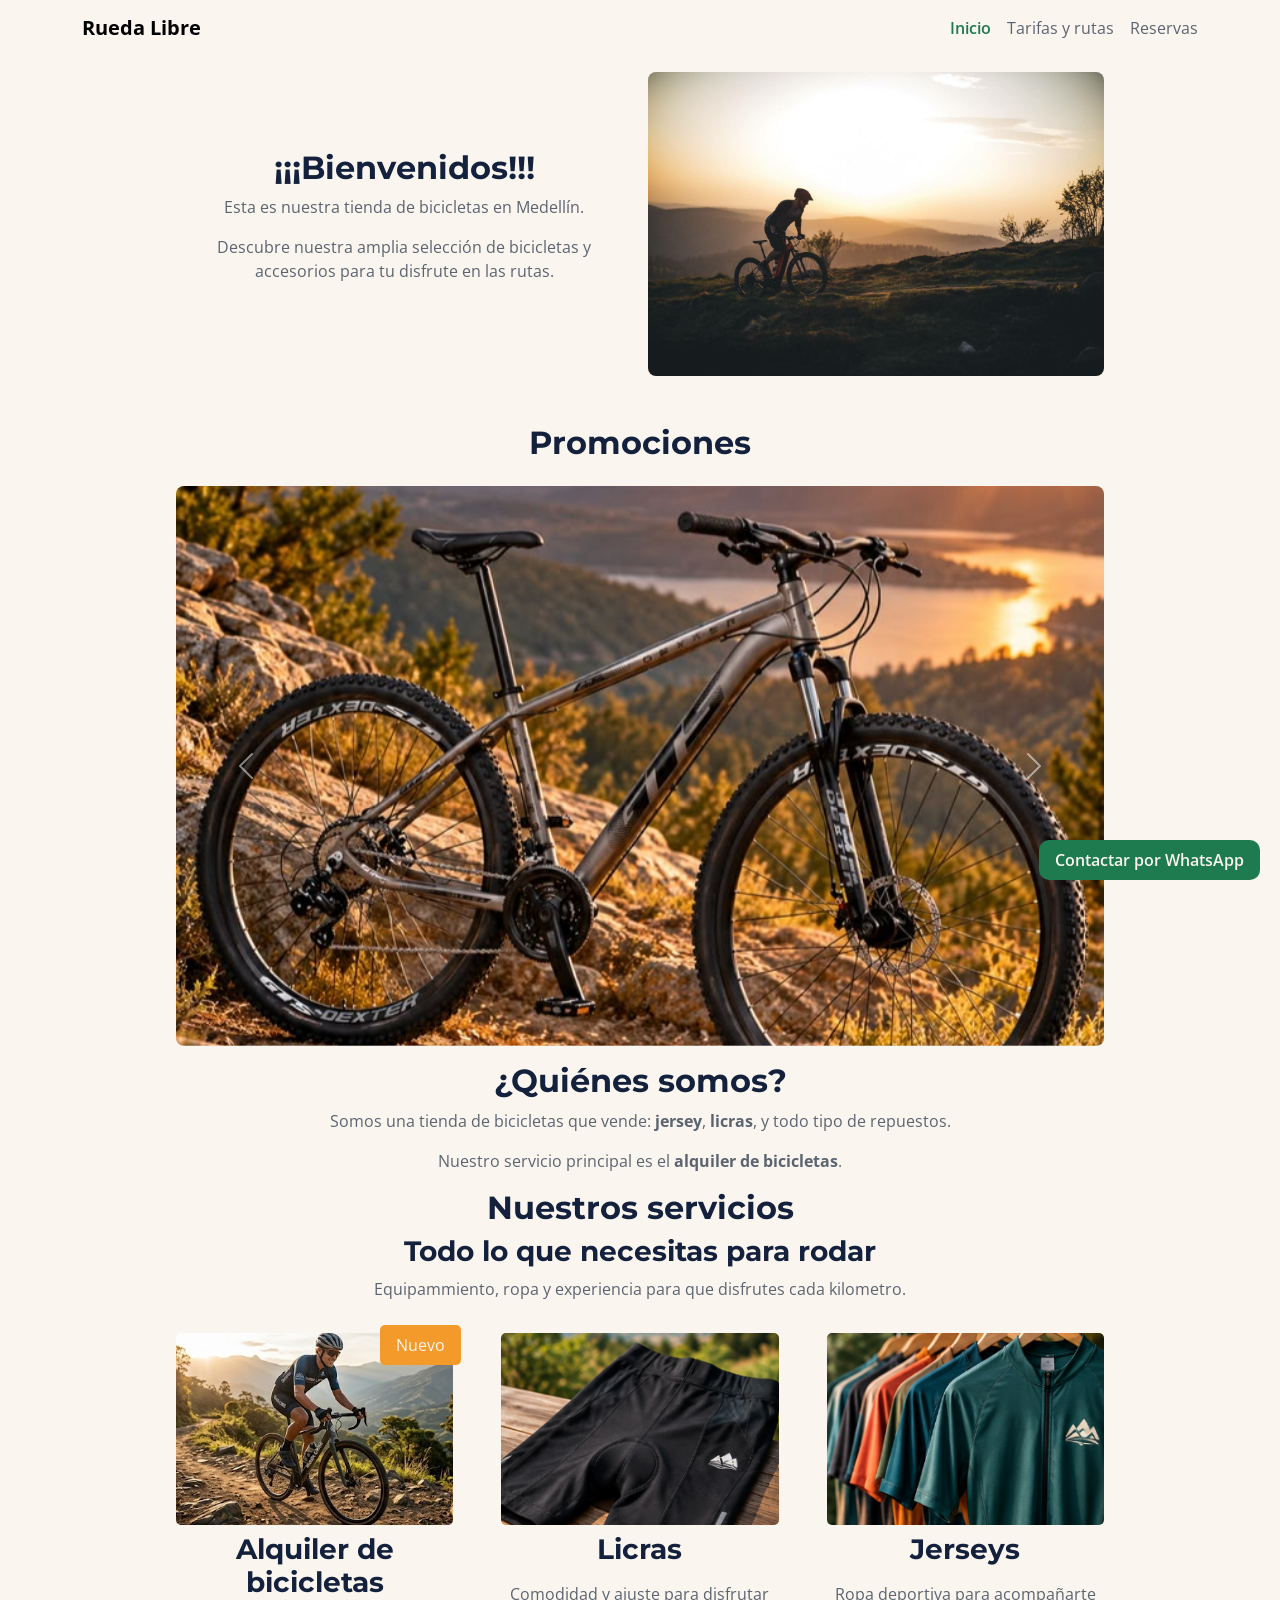
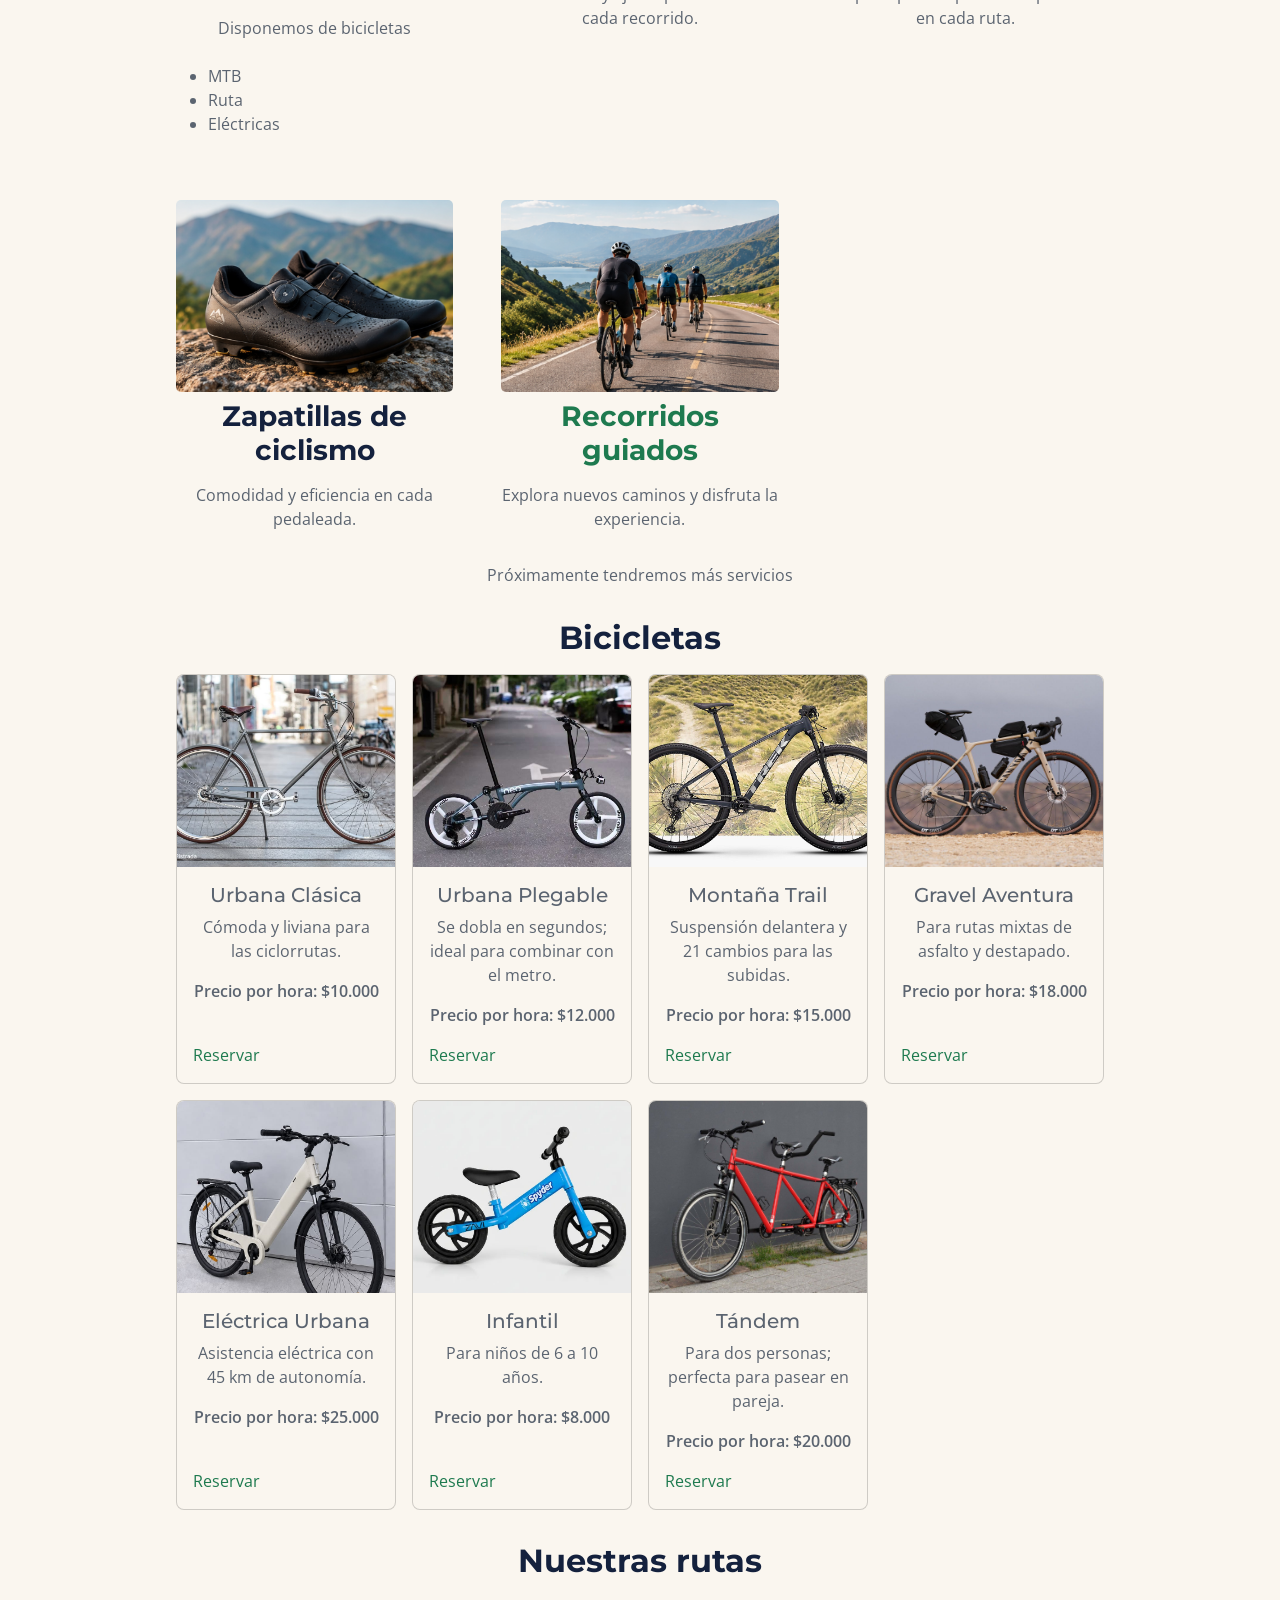
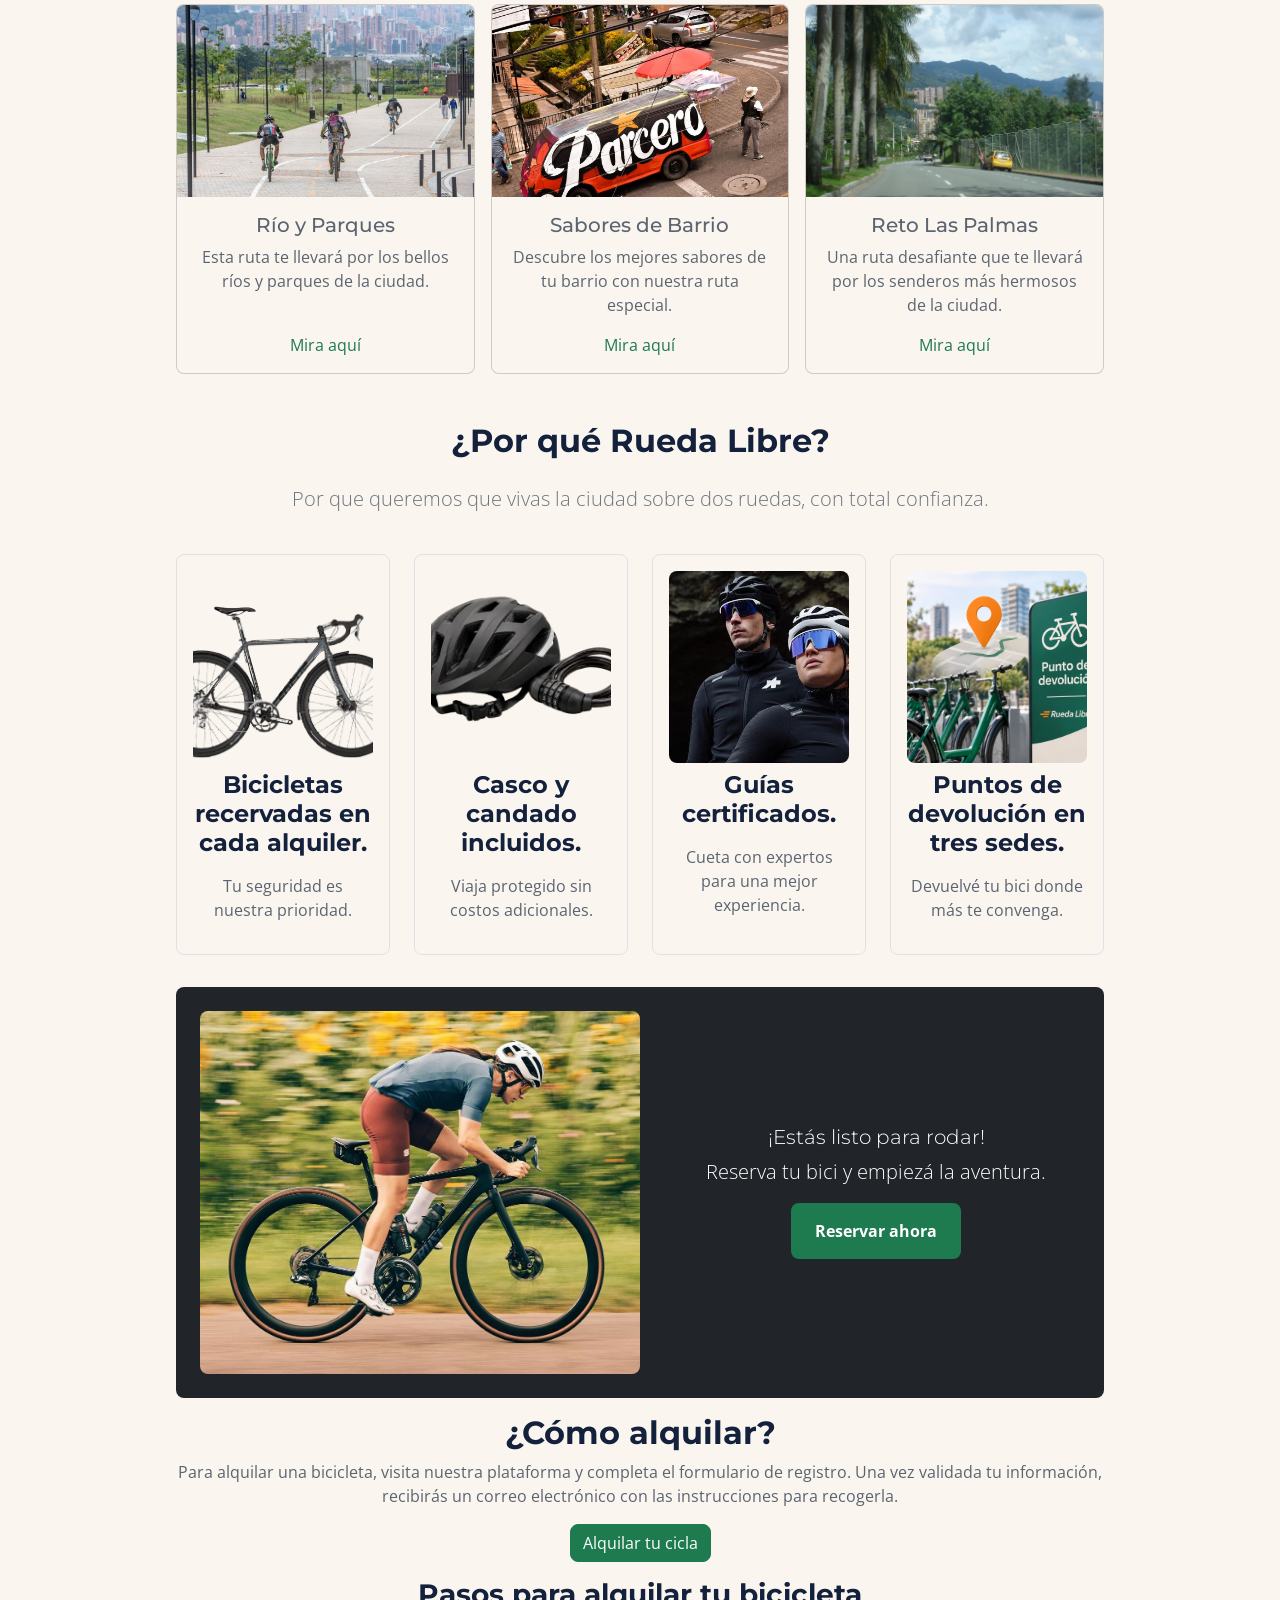
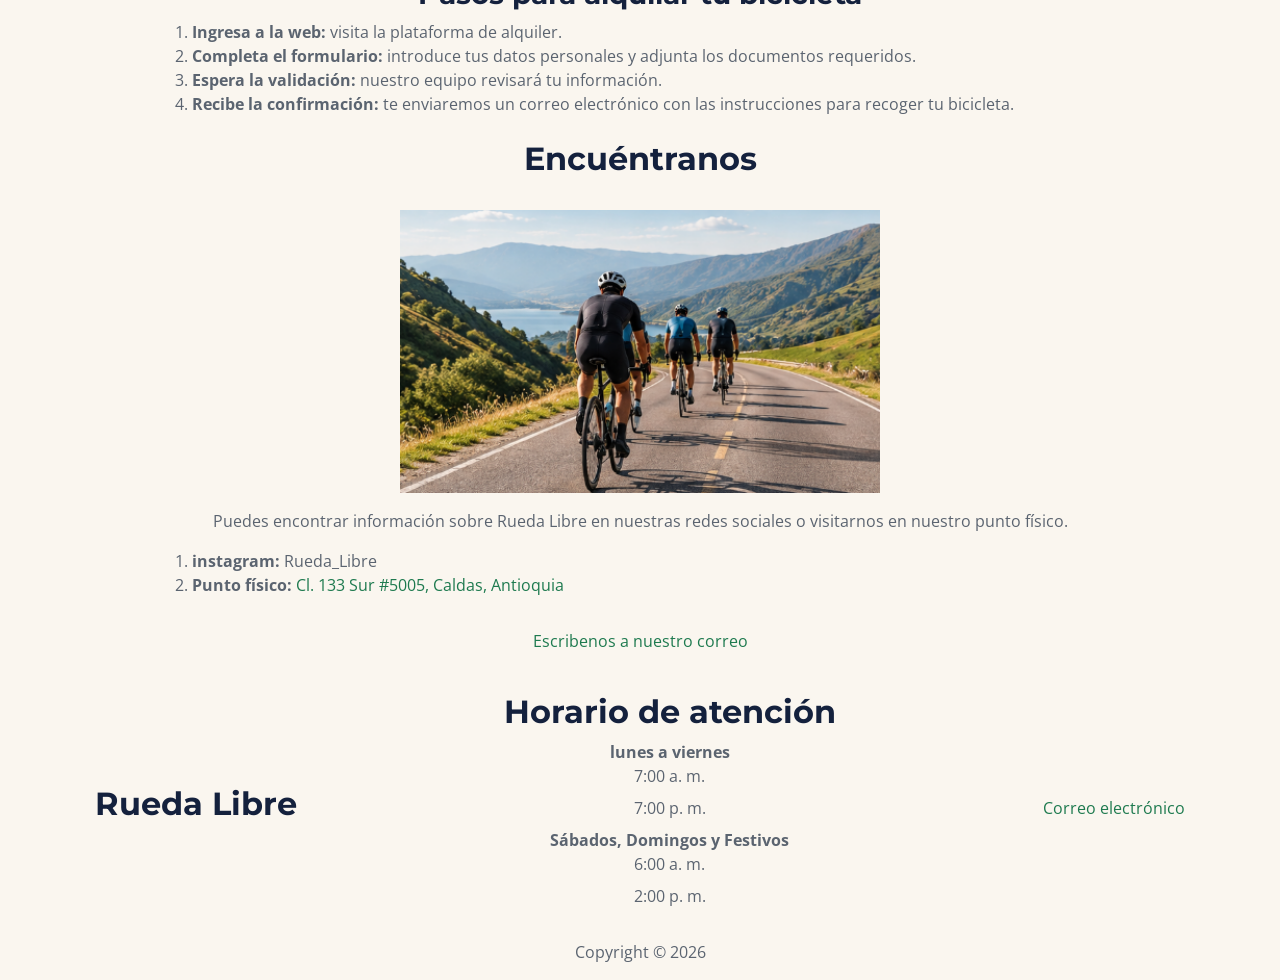
==== commit 45ca0cc5: "feat: variables personalizadas en css de bootstrap" ====
--- a/index.html
+++ b/index.html
@@ -295,7 +295,7 @@
             <div class="col-12 col-md-6 text-start text-md-center">
                 <h3 class="text-white lead mb-2">¡Estás listo para rodar!</h3>
                 <p class="text-white lead">Reserva tu bici y empiezá la aventura.</p>
-                <a class="d-inline-block bg-success text-decoration-none text-white fw-bold px-4 py-3 rounded" href="../paginas/reservas.html" >Reservar ahora</a>
+                <a class="d-inline-block bg-primary  text-decoration-none text-white fw-bold px-4 py-3 rounded" href="paginas/reservas.html" >Reservar ahora</a>
             </div>
         </div>
     </section>
@@ -308,7 +308,7 @@
                 Una vez validada tu información, recibirás un correo electrónico con las instrucciones para recogerla.</p>
 
             <p>
-                <a class="btn btn-success" href="https://alquilarciclas.com">Alquilar tu cicla</a>
+                <a class="btn btn-primary" href="https://alquilarciclas.com">Alquilar tu cicla</a>
             </p>
 
             <h3>Pasos para alquilar tu bicicleta</h3>
--- a/css/styles.css
+++ b/css/styles.css
@@ -15,26 +15,58 @@
     --espaciado-pequeno: 0.5rem;
     --espaciado-mediano: 1rem;
     --espaciado-grande: 1.5rem;
-}
-
-* {
-    box-sizing: border-box;
-}
-
-body {
-    margin: 0;
-    font-family: var(--textos);
-    background-color: var(--crema);
-    color: var(--gris-asfalto);
-}
-
-/* Estructura compartida */
-header {
-    display: flex;
-    flex-wrap: wrap;
-    justify-content: center;
-    gap: var(--espaciado-mediano);
-    padding: var(--espaciado-grande);
+
+    --bs-primary: var(--verde-ruta);
+    --bs-primary-rgb: 30, 122, 79;
+
+    --bs-body-font-family: var(--textos);
+    --bs-body-color: var(--gris-asfalto);
+    --bs-body-color-rgb: 91, 100, 112;
+    --bs-body-bg: var(--crema);
+    --bs-body-bg-rgb: 250, 246, 239;
+    --bs-heading-color: var(--azul-noche);
+
+    --bs-link-color: var(--verde-ruta);
+    --bs-link-color-rgb: 30, 122, 79;
+    --bs-link-hover-color: #1A6843;
+    --bs-link-hover-color-rgb: 26, 104, 67;
+
+    --bs-border-radius: 0.5rem;
+}
+
+
+/* Botón principal: Verde Ruta */
+.btn-primary {
+    --bs-btn-color: #fff;
+    --bs-btn-bg: var(--verde-ruta);
+    --bs-btn-border-color: var(--verde-ruta);
+    --bs-btn-hover-color: var(--azul-noche);
+    --bs-btn-hover-bg: var(--naranja-pedal);
+    --bs-btn-hover-border-color: var(--azul-noche);
+    --bs-btn-focus-shadow-rgb: 30, 122, 79;
+    --bs-btn-active-color: #fff;
+    --bs-btn-active-bg: #175C3B;
+    --bs-btn-active-border-color: var(--naranja-pedal);
+    --bs-btn-disabled-color: #fff;
+    --bs-btn-disabled-bg: var(--verde-ruta);
+    --bs-btn-disabled-border-color: var(--verde-ruta);
+}
+
+
+.btn-naranja {
+    --bs-btn-color: var(--azul-noche);
+    --bs-btn-bg: var(--naranja-pedal);
+    --bs-btn-border-color: var(--naranja-pedal);
+    --bs-btn-hover-color: var(--azul-noche);
+    --bs-btn-hover-bg: #E08A1C;
+    --bs-btn-hover-border-color: #D4821A;
+    --bs-btn-focus-shadow-rgb: 243, 154, 43;
+    --bs-btn-active-color: var(--azul-noche);
+    --bs-btn-active-bg: #C47713;
+    --bs-btn-active-border-color: #B86F11;
+    --bs-btn-disabled-color: var(--azul-noche);
+    --bs-btn-disabled-bg: var(--naranja-pedal);
+    --bs-btn-disabled-border-color: var(--naranja-pedal);
 }
 
 main {
@@ -91,12 +123,10 @@
 h6 {
     text-align: center;
     font-family: var(--titulos);
-    color: var(--azul-noche);
     font-weight: 700;
 }
 
 a {
-    color: var(--verde-ruta);
     text-decoration: none;
 }
 
@@ -122,22 +152,11 @@
 
 /* GLOBAL */
 /* Botones y estados interactivos */
-.boton-accion,
 .WhatsApp {
     background-color: var(--verde-ruta);
     color: var(--crema);
     font-weight: 600;
 }
-
-.boton-accion {
-    display: inline-block;
-    margin: var(--espaciado-pequeno);
-    padding: var(--espaciado-pequeno) var(--espaciado-mediano);
-    border-radius: 5px;
-}
-
-.boton-accion:hover,
-.boton-accion:focus,
 .WhatsApp:hover,
 .WhatsApp:focus {
     background-color: var(--naranja-pedal);
@@ -146,7 +165,6 @@
 
 .tarjetas a:focus,
 .tarjetas-flota a:focus,
-.boton-accion:focus,
 .WhatsApp:focus,
 #menu a:focus,
 input:focus,
@@ -157,32 +175,6 @@
 
 /* RESERVAS */
 /* Formulario de reservas */
-
-form label {
-    display: block;
-    margin-bottom: var(--espaciado-pequeno);
-    color: var(--azul-noche);
-}
-
-select,
-input,
-textarea {
-    display: block;
-    box-sizing: border-box;
-    padding: var(--espaciado-mediano);
-    border-radius: 5px;
-    border: none;
-    width: 100%;
-}
-
-select {
-    margin-bottom: var(--espaciado-pequeno);
-}
-
-input[type="checkbox"] {
-    display: inline-block;
-    width: auto;
-}
 
 textarea {
     height: 10rem;
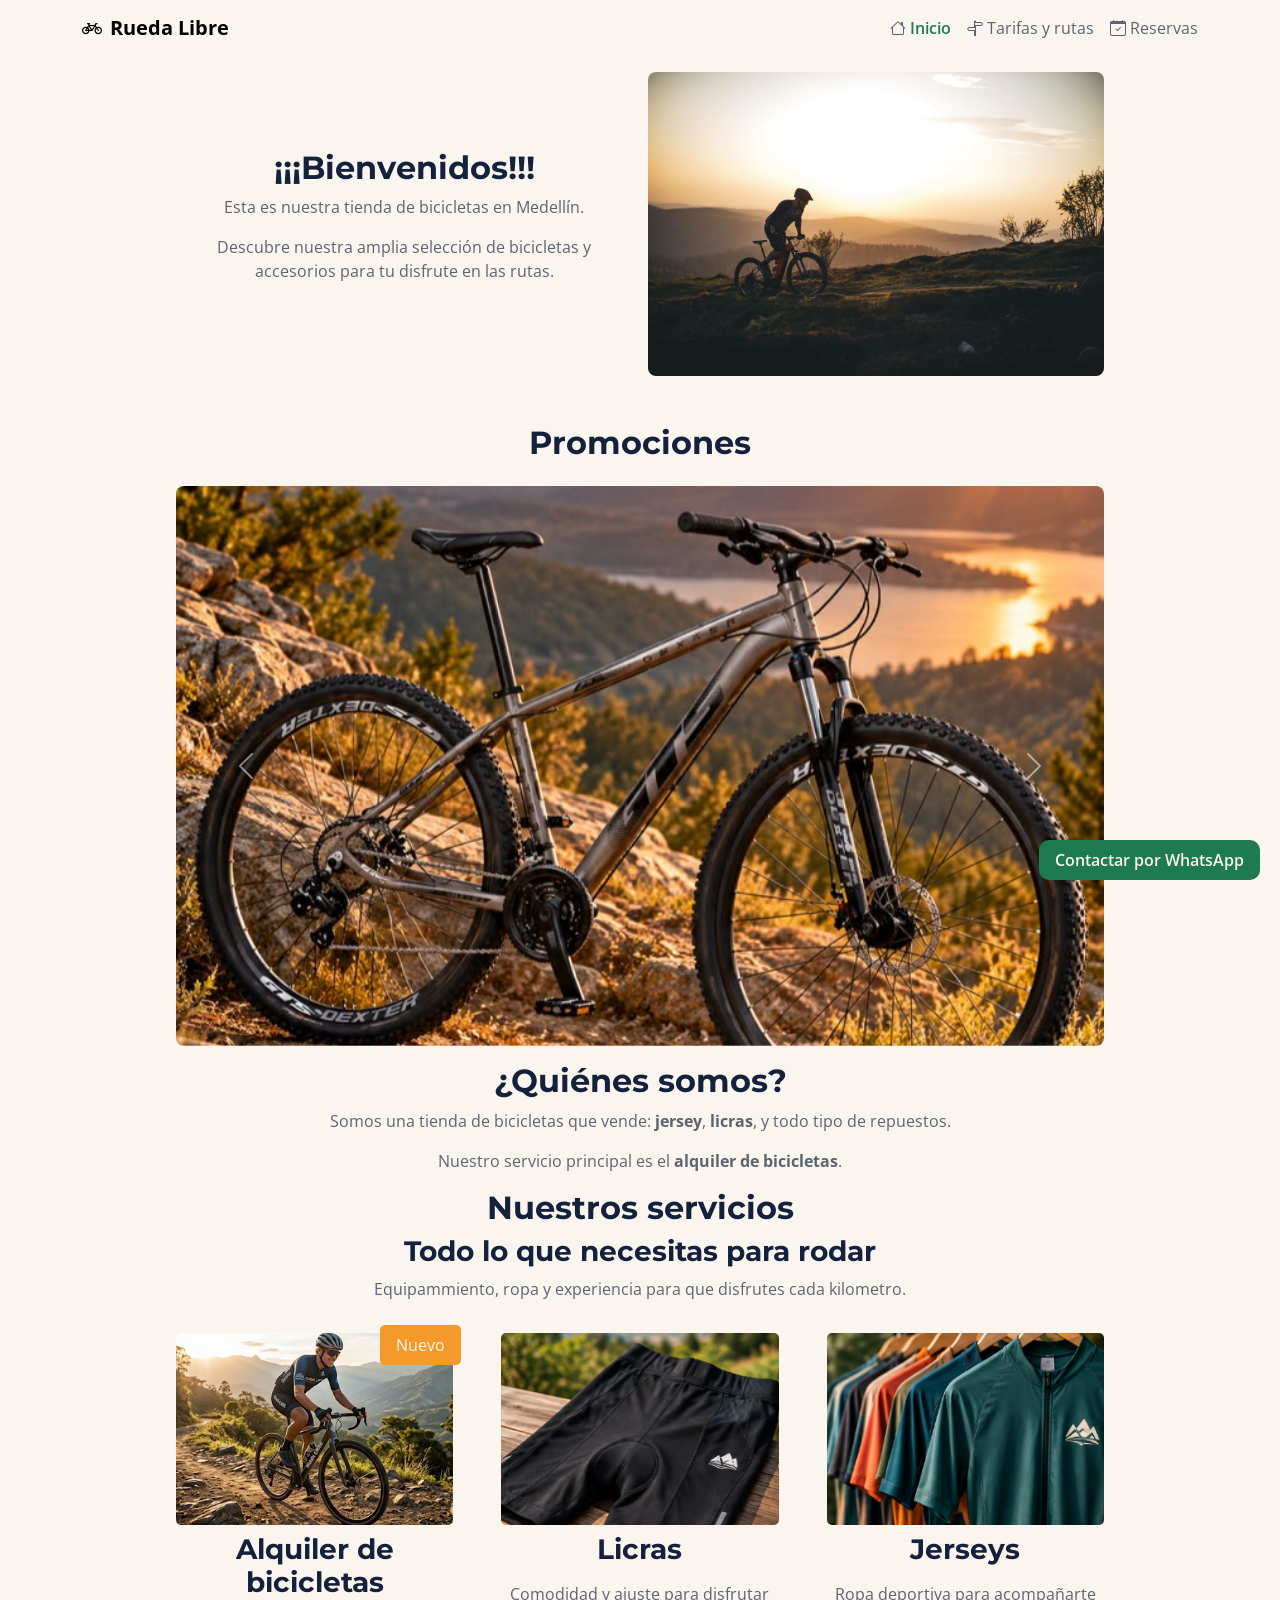
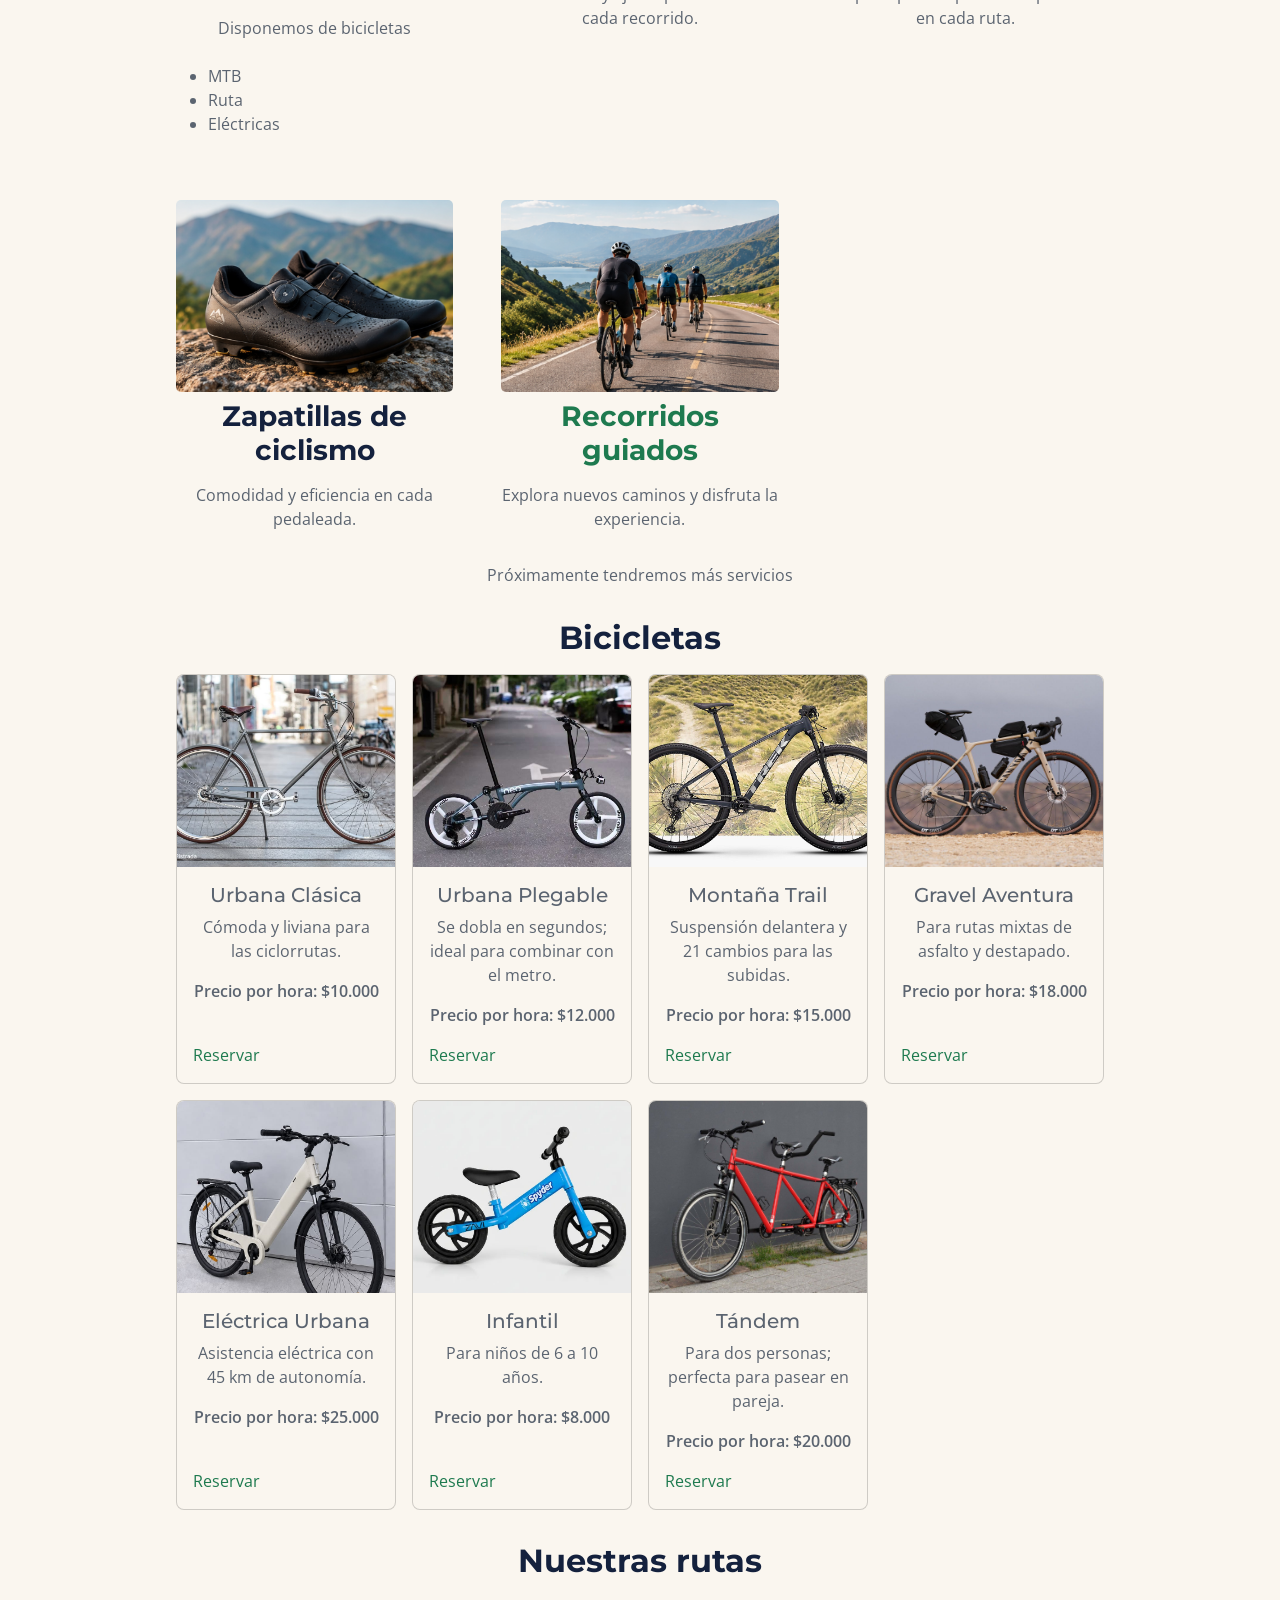
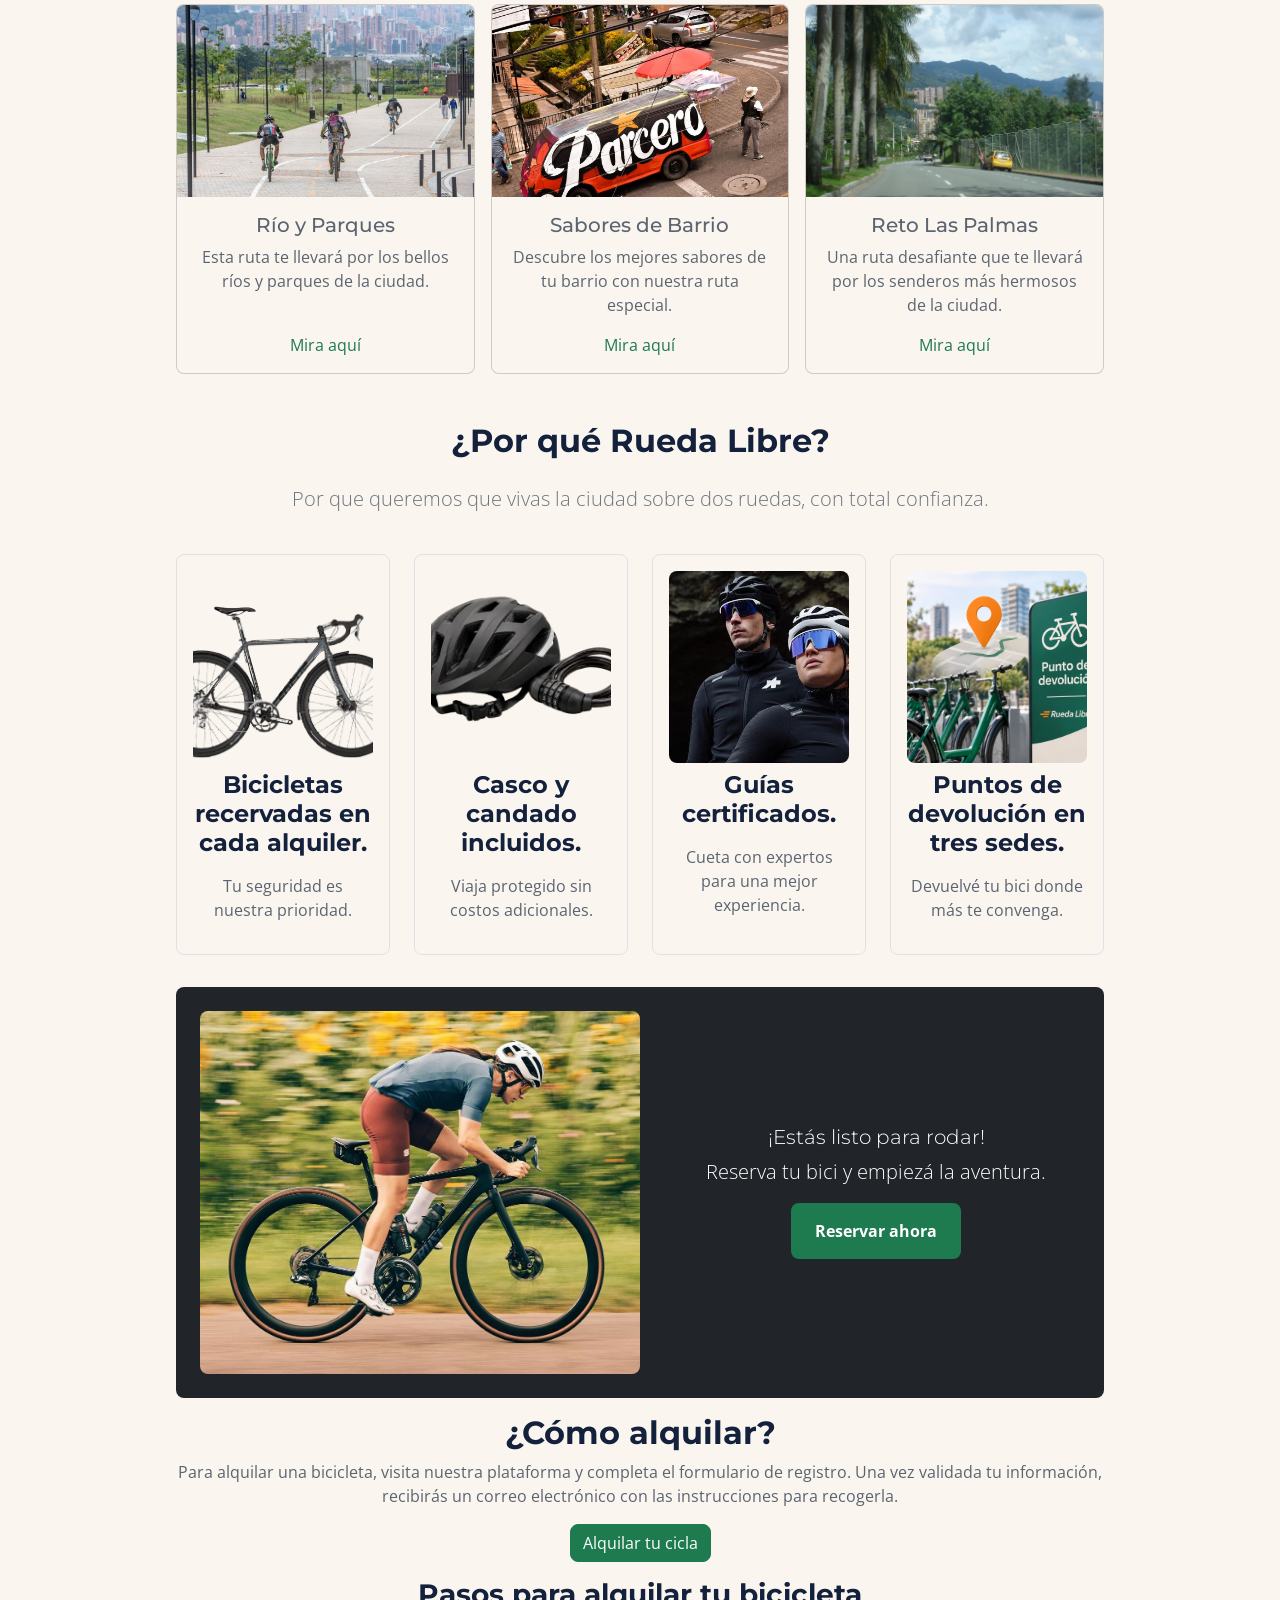
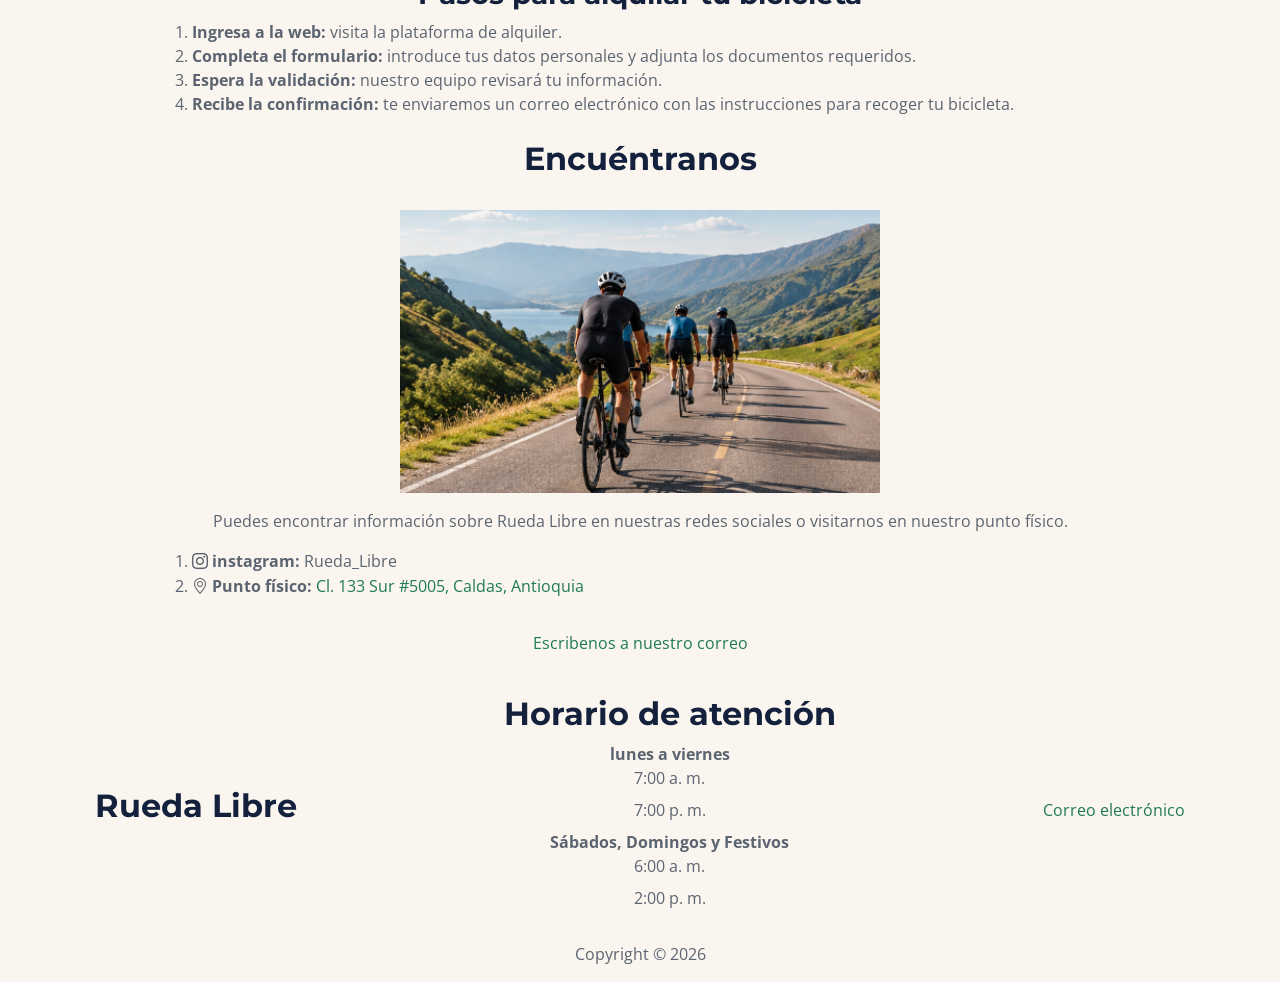
==== commit a53d7664: "feat: iconos de bootstrap" ====
--- a/index.html
+++ b/index.html
@@ -10,6 +10,7 @@
     <link href="https://fonts.googleapis.com/css2?family=Montserrat:ital,wght@0,700;1,700&family=Open+Sans:ital,wght@0,300..800;1,300..800&display=swap" rel="stylesheet">
     <link rel="icon" href="img/logo.png">
     <!-- Bootstrap -->
+    <link href="https://cdn.jsdelivr.net/npm/bootstrap-icons@1.11.3/font/bootstrap-icons.min.css" rel="stylesheet">
     <link href="https://cdn.jsdelivr.net/npm/bootstrap@5.3.8/dist/css/bootstrap.min.css" rel="stylesheet" integrity="sha384-sRIl4kxILFvY47J16cr9ZwB07vP4J8+LH7qKQnuqkuIAvNWLzeN8tE5YBujZqJLB" crossorigin="anonymous">
     <link rel="stylesheet" href="./css/styles.css">
 </head>
@@ -17,7 +18,7 @@
     <header>
         <nav class="navbar navbar-expand-lg w-100">
             <div class="container d-flex justify-content-between">
-                <a class="navbar-brand fw-bold" href="index.html">Rueda Libre</a>
+                <a class="navbar-brand fw-bold" href="index.html"><i class="bi bi-bicycle me-2" aria-hidden="true"></i>Rueda Libre</a>
 
                 <button class="navbar-toggler" type="button" data-bs-toggle="collapse" data-bs-target="#menu" aria-controls="menu" aria-expanded="false" aria-label="Abrir menú">
                     <span class="navbar-toggler-icon"></span>
@@ -25,9 +26,9 @@
 
                 <div class="collapse navbar-collapse" id="menu">
                     <ul class="navbar-nav ms-auto d-flex flex-wrap gap-3">
-                        <li class="nav-item"><a class="activo" href="index.html">Inicio</a></li>
-                        <li class="nav-item"><a href="paginas/tarifas.html">Tarifas y rutas</a></li>
-                        <li class="nav-item"><a href="paginas/reservas.html">Reservas</a></li>
+                        <li class="nav-item"><i class="bi bi-house me-1" aria-hidden="true"></i><a class="activo" href="index.html">Inicio</a></li>
+                        <li class="nav-item"><i class="bi bi-signpost-split me-1" aria-hidden="true"></i><a href="paginas/tarifas.html">Tarifas y rutas</a></li>
+                        <li class="nav-item"><i class="bi bi-calendar-check me-1" aria-hidden="true"></i><a href="paginas/reservas.html">Reservas</a></li>
                     </ul>
                 </div>
 
@@ -334,17 +335,16 @@
 
         <section id="encuentranos">
             <h2>Encuéntranos</h2>
-
             <img src="img/rutas.png" alt="Ruta_Del_Sol" width="400px">
 
             <aside>
                 <p>Puedes encontrar información sobre Rueda Libre en nuestras redes sociales o visitarnos en nuestro punto físico.</p>
                 <ol>
                     <li>
-                        <strong>instagram:</strong> Rueda_Libre
+                        <i class="bi bi-instagram me-1" aria-hidden="true"></i><strong>instagram:</strong> Rueda_Libre
                     </li>
                     <li>
-                        <strong>Punto físico:</strong><a href="https://maps.app.goo.gl/HqhbWWHoC646tAU59" target="_blank" rel="noopener noreferrer"> Cl. 133 Sur #5005, Caldas, Antioquia</a>
+                        <i class="bi bi-geo-alt me-1" aria-hidden="true"></i><strong>Punto físico:</strong><a href="https://maps.app.goo.gl/HqhbWWHoC646tAU59" target="_blank" rel="noopener noreferrer"> Cl. 133 Sur #5005, Caldas, Antioquia</a>
                     </li>
                 </ol>
             </aside>
